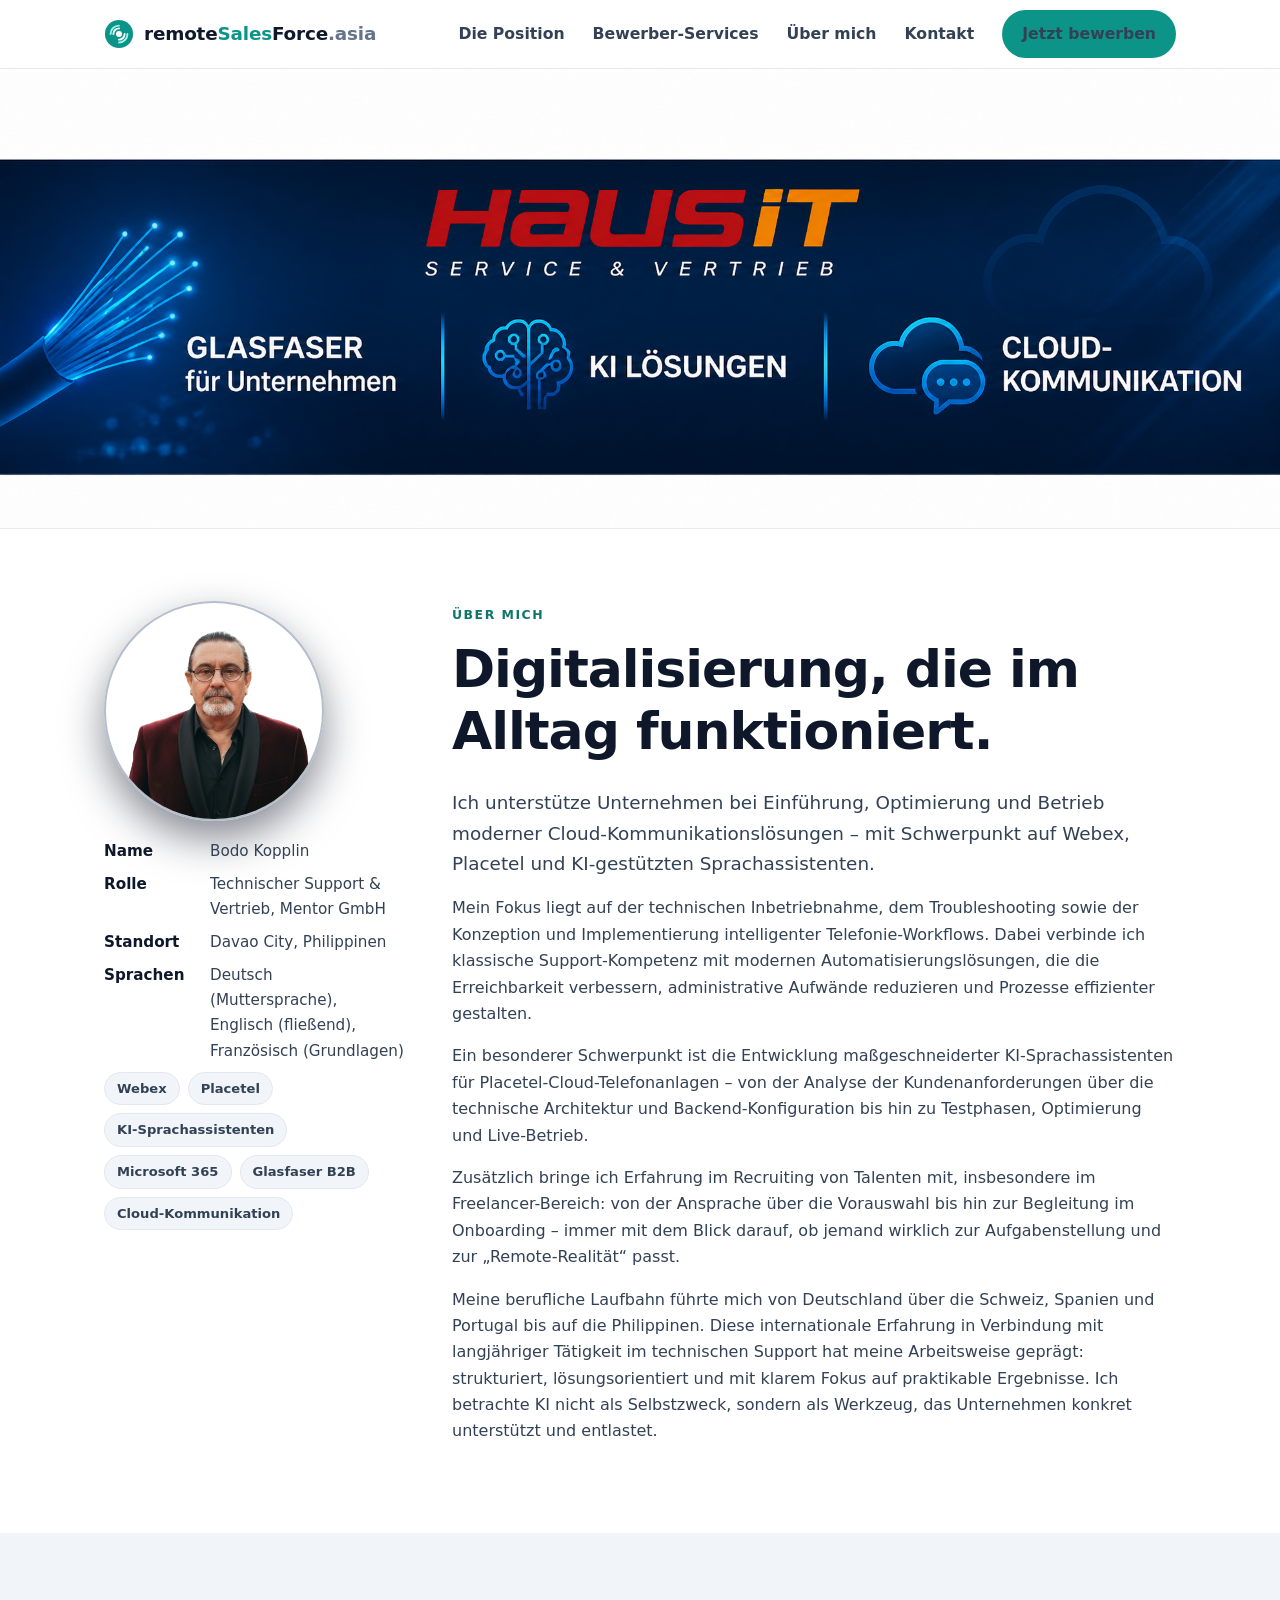
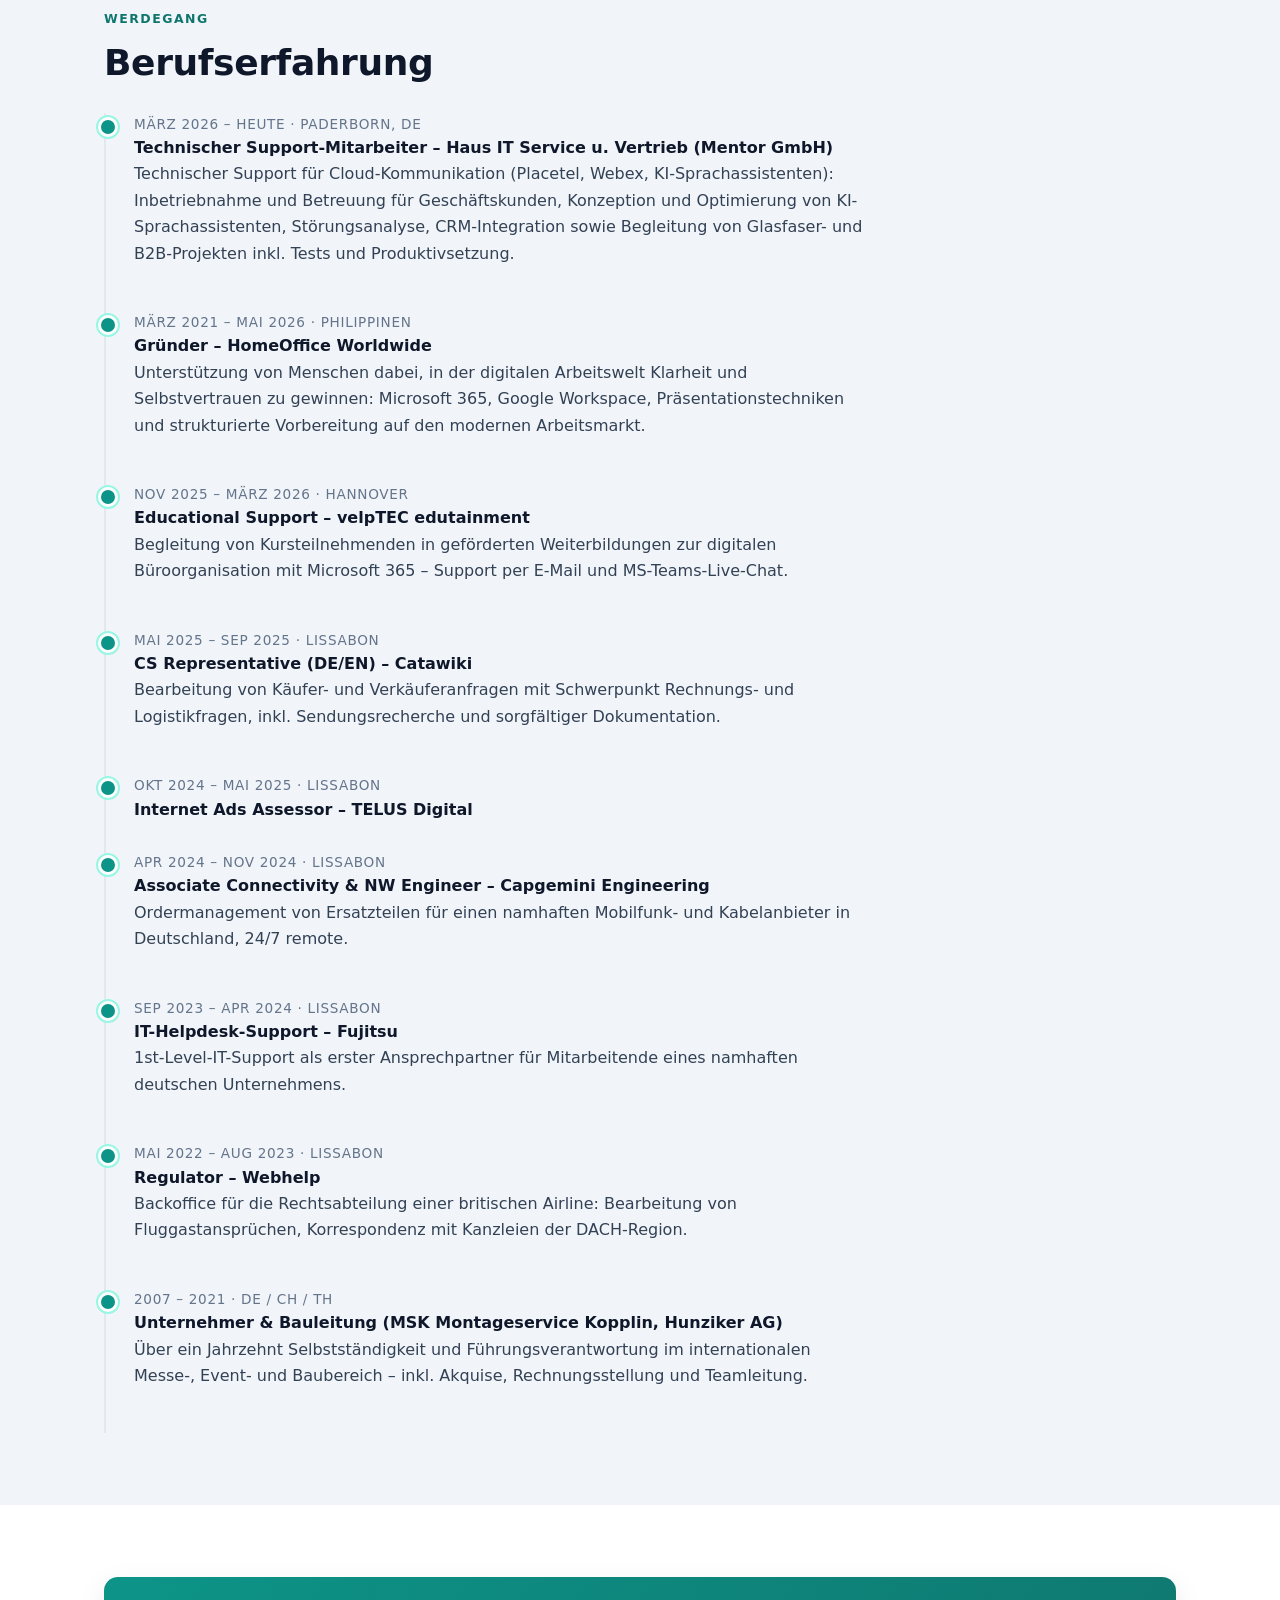
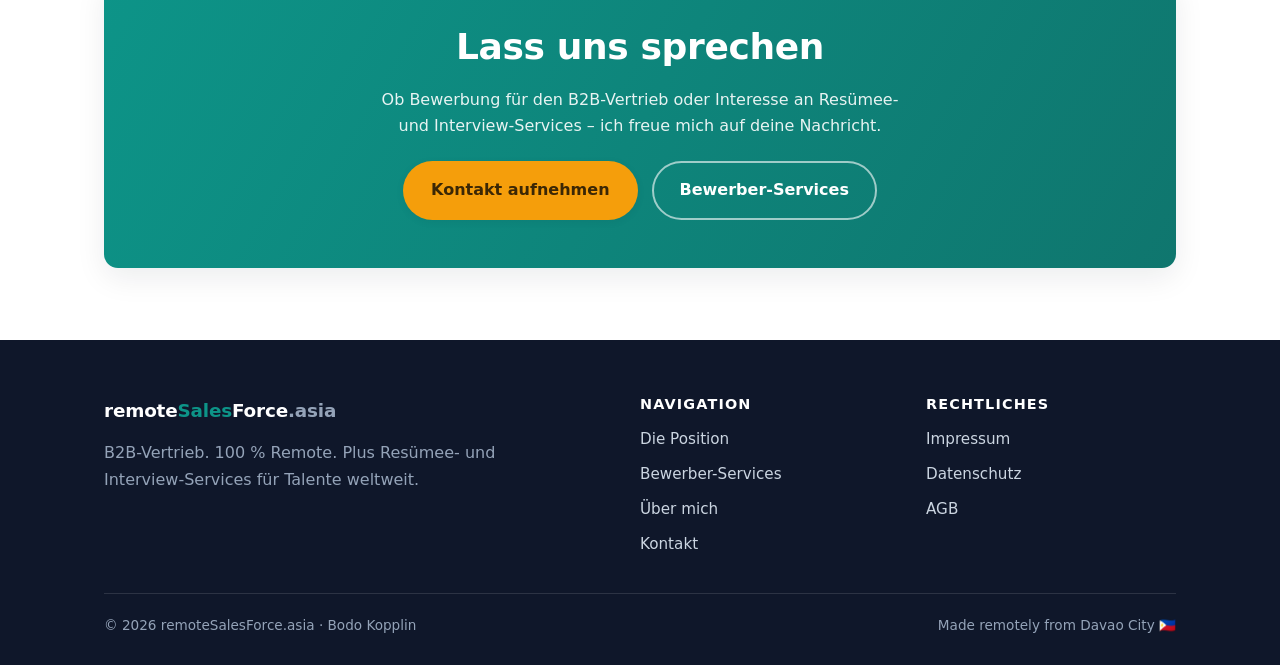
==== about.html @ 7b85cdc2 "Update about.html" ====
<!DOCTYPE html>
<html lang="de">
<head>
  <meta charset="UTF-8" />
  <meta name="viewport" content="width=device-width, initial-scale=1" />
  <title>Über mich – Bodo Kopplin | remoteSalesForce.asia</title>
  <meta name="description" content="Bodo Kopplin – Technischer Support, Cloud-Kommunikation (Webex & Placetel), KI-Sprachassistenten und B2B-Glasfaservertrieb. Internationaler Werdegang von Deutschland bis auf die Philippinen." />
  <link rel="stylesheet" href="assets/css/style.css" />

  <style>
    /* Rundes Profilbild im About-Intro */
    .about-hero img {
      width: 220px;
      height: 220px;
      border-radius: 50%;
      object-fit: cover;
      display: block;
      box-shadow: 0 18px 40px rgba(15, 23, 42, 0.5);
      border: 2px solid rgba(148, 163, 184, 0.7);
      margin-bottom: 18px;
    }

    @media (max-width: 768px) {
      .about-hero img {
        width: 160px;
        height: 160px;
        margin-inline: auto;
      }
    }

    /* Banner: Breite bleibt, Ausschnitt nach oben verschoben */
    .about-banner {
      width: 100%;
      aspect-ratio: 16 / 9;
      max-height: 460px;
      min-height: 200px;

      background-color: #020617;
      background-image: url("pics/ChatGPT Image May 4, 2026, 03_02_24 PM.png");
      background-size: cover;
      background-position: center 17%; /* mehr oben sichtbar */
      background-repeat: no-repeat;
      border-bottom: 1px solid rgba(148, 163, 184, 0.18);
    }

    @media (max-width: 768px) {
      .about-banner {
        max-height: 370px;
        min-height: 180px;
        background-position: center 30%; /* auf Mobile etwas weiter nach unten */
      }
    }
  </style>
</head>
<body>

  <!-- HEADER -->
  <header class="site-header">
    <div class="container nav">
      <a href="index.html" class="brand" aria-label="remoteSalesForce.asia Startseite">
        <svg width="30" height="30" viewBox="0 0 32 32" fill="none" aria-hidden="true">
          <circle cx="16" cy="16" r="15" fill="#0d9488"/>
          <circle cx="16" cy="16" r="3.2" fill="#fff"/>
          <path d="M10 16a6 6 0 0 1 6-6" stroke="#fff" stroke-width="2" stroke-linecap="round"/>
          <path d="M7 16a9 9 0 0 1 9-9" stroke="#99f6e4" stroke-width="2" stroke-linecap="round"/>
          <path d="M22 16a6 6 0 0 1-6 6" stroke="#fff" stroke-width="2" stroke-linecap="round"/>
          <path d="M25 16a9 9 0 0 1-9 9" stroke="#99f6e4" stroke-width="2" stroke-linecap="round"/>
        </svg>
        <span>remote<span class="dot">Sales</span>Force<span class="tld">.asia</span></span>
      </a>
      <nav>
        <button class="nav-toggle" aria-label="Menü" aria-expanded="false"><span></span><span></span><span></span></button>
        <ul class="nav-links">
          <li><a href="index.html#jobpost">Die Position</a></li>
          <li><a href="index.html#leistungen">Bewerber-Services</a></li>
          <li><a href="about.html">Über mich</a></li>
          <li><a href="kontakt.html">Kontakt</a></li>
          <li><a href="kontakt.html" class="btn btn--brand nav-cta">Jetzt bewerben</a></li>
        </ul>
      </nav>
    </div>
  </header>

  <!-- BANNER: nur Bild, nach oben verschobener Ausschnitt -->
  <section class="about-banner"></section>

  <!-- INTRO -->
  <section class="section">
    <div class="container">
      <div class="about-hero">
        <div>
          <img src="pics/ProfilePic.png" alt="Bodo Kopplin" />
          <ul class="facts">
            <li><b>Name</b><span>Bodo Kopplin</span></li>
            <li><b>Rolle</b><span>Technischer Support & Vertrieb, Mentor GmbH</span></li>
            <li><b>Standort</b><span>Davao City, Philippinen</span></li>
            <li><b>Sprachen</b><span>Deutsch (Muttersprache), Englisch (fließend), Französisch (Grundlagen)</span></li>
          </ul>
          <div class="tag-row">
            <span class="tag">Webex</span>
            <span class="tag">Placetel</span>
            <span class="tag">KI-Sprachassistenten</span>
            <span class="tag">Microsoft 365</span>
            <span class="tag">Glasfaser B2B</span>
            <span class="tag">Cloud-Kommunikation</span>
          </div>
        </div>
        <div>
          <span class="eyebrow">Über mich</span>
          <h1>Digitalisierung, die im Alltag funktioniert.</h1>
          <p class="lead">Ich unterstütze Unternehmen bei Einführung, Optimierung und Betrieb moderner Cloud-Kommunikationslösungen – mit Schwerpunkt auf Webex, Placetel und KI-gestützten Sprachassistenten.</p>
          <p>Mein Fokus liegt auf der technischen Inbetriebnahme, dem Troubleshooting sowie der Konzeption und Implementierung intelligenter Telefonie-Workflows. Dabei verbinde ich klassische Support-Kompetenz mit modernen Automatisierungslösungen, die die Erreichbarkeit verbessern, administrative Aufwände reduzieren und Prozesse effizienter gestalten.</p>
          <p>Ein besonderer Schwerpunkt ist die Entwicklung maßgeschneiderter KI-Sprachassistenten für Placetel-Cloud-Telefonanlagen – von der Analyse der Kundenanforderungen über die technische Architektur und Backend-Konfiguration bis hin zu Testphasen, Optimierung und Live-Betrieb.</p>
          <p>Zusätzlich bringe ich Erfahrung im Recruiting von Talenten mit, insbesondere im Freelancer-Bereich: von der Ansprache über die Vorauswahl bis hin zur Begleitung im Onboarding – immer mit dem Blick darauf, ob jemand wirklich zur Aufgabenstellung und zur „Remote‑Realität“ passt.</p>
          <p>Meine berufliche Laufbahn führte mich von Deutschland über die Schweiz, Spanien und Portugal bis auf die Philippinen. Diese internationale Erfahrung in Verbindung mit langjähriger Tätigkeit im technischen Support hat meine Arbeitsweise geprägt: strukturiert, lösungsorientiert und mit klarem Fokus auf praktikable Ergebnisse. Ich betrachte KI nicht als Selbstzweck, sondern als Werkzeug, das Unternehmen konkret unterstützt und entlastet.</p>
        </div>
      </div>
    </div>
  </section>

  <!-- WERDEGANG -->
  <section class="section section--soft">
    <div class="container">
      <span class="eyebrow">Werdegang</span>
      <h2>Berufserfahrung</h2>
      <div style="max-width:760px;margin-top:28px;">
        <ul class="timeline">
          <li>
            <div class="meta">März 2026 – heute · Paderborn, DE</div>
            <div class="role">Technischer Support-Mitarbeiter – Haus IT Service u. Vertrieb (Mentor GmbH)</div>
            <p>Technischer Support für Cloud-Kommunikation (Placetel, Webex, KI-Sprachassistenten): Inbetriebnahme und Betreuung für Geschäftskunden, Konzeption und Optimierung von KI-Sprachassistenten, Störungsanalyse, CRM-Integration sowie Begleitung von Glasfaser- und B2B-Projekten inkl. Tests und Produktivsetzung.</p>
          </li>
          <li>
            <div class="meta">März 2021 – Mai 2026 · Philippinen</div>
            <div class="role">Gründer – HomeOffice Worldwide</div>
            <p>Unterstützung von Menschen dabei, in der digitalen Arbeitswelt Klarheit und Selbstvertrauen zu gewinnen: Microsoft 365, Google Workspace, Präsentationstechniken und strukturierte Vorbereitung auf den modernen Arbeitsmarkt.</p>
          </li>
          <li>
            <div class="meta">Nov 2025 – März 2026 · Hannover</div>
            <div class="role">Educational Support – velpTEC edutainment</div>
            <p>Begleitung von Kursteilnehmenden in geförderten Weiterbildungen zur digitalen Büroorganisation mit Microsoft 365 – Support per E-Mail und MS-Teams-Live-Chat.</p>
          </li>
          <li>
            <div class="meta">Mai 2025 – Sep 2025 · Lissabon</div>
            <div class="role">CS Representative (DE/EN) – Catawiki</div>
            <p>Bearbeitung von Käufer- und Verkäuferanfragen mit Schwerpunkt Rechnungs- und Logistikfragen, inkl. Sendungsrecherche und sorgfältiger Dokumentation.</p>
          </li>
          <li>
            <div class="meta">Okt 2024 – Mai 2025 · Lissabon</div>
            <div class="role">Internet Ads Assessor – TELUS Digital</div>
          </li>
          <li>
            <div class="meta">Apr 2024 – Nov 2024 · Lissabon</div>
            <div class="role">Associate Connectivity & NW Engineer – Capgemini Engineering</div>
            <p>Ordermanagement von Ersatzteilen für einen namhaften Mobilfunk- und Kabelanbieter in Deutschland, 24/7 remote.</p>
          </li>
          <li>
            <div class="meta">Sep 2023 – Apr 2024 · Lissabon</div>
            <div class="role">IT-Helpdesk-Support – Fujitsu</div>
            <p>1st-Level-IT-Support als erster Ansprechpartner für Mitarbeitende eines namhaften deutschen Unternehmens.</p>
          </li>
          <li>
            <div class="meta">Mai 2022 – Aug 2023 · Lissabon</div>
            <div class="role">Regulator – Webhelp</div>
            <p>Backoffice für die Rechtsabteilung einer britischen Airline: Bearbeitung von Fluggastansprüchen, Korrespondenz mit Kanzleien der DACH-Region.</p>
          </li>
          <li>
            <div class="meta">2007 – 2021 · DE / CH / TH</div>
            <div class="role">Unternehmer & Bauleitung (MSK Montageservice Kopplin, Hunziker AG)</div>
            <p>Über ein Jahrzehnt Selbstständigkeit und Führungsverantwortung im internationalen Messe-, Event- und Baubereich – inkl. Akquise, Rechnungsstellung und Teamleitung.</p>
          </li>
        </ul>
      </div>
    </div>
  </section>

  <!-- CTA -->
  <section class="section">
    <div class="container">
      <div class="cta-strip">
        <h2>Lass uns sprechen</h2>
        <p>Ob Bewerbung für den B2B-Vertrieb oder Interesse an Resümee- und Interview-Services – ich freue mich auf deine Nachricht.</p>
        <div style="margin-top:22px;display:flex;gap:14px;justify-content:center;flex-wrap:wrap;">
          <a href="kontakt.html" class="btn btn--primary">Kontakt aufnehmen</a>
          <a href="index.html#leistungen" class="btn btn--ghost">Bewerber-Services</a>
        </div>
      </div>
    </div>
  </section>

  <!-- FOOTER -->
  <footer class="site-footer">
    <div class="container">
      <div class="footer-grid">
        <div>
          <span class="brand" style="color:#fff;"><span>remote<span class="dot">Sales</span>Force<span class="tld" style="color:#94a3b8;">.asia</span></span></span>
          <p style="margin-top:14px;max-width:42ch;color:#94a3b8;">B2B-Vertrieb. 100 % Remote. Plus Resümee- und Interview-Services für Talente weltweit.</p>
        </div>
        <div>
          <h4>Navigation</h4>
          <ul class="footer-links">
            <li><a href="index.html#jobpost">Die Position</a></li>
            <li><a href="index.html#leistungen">Bewerber-Services</a></li>
            <li><a href="about.html">Über mich</a></li>
            <li><a href="kontakt.html">Kontakt</a></li>
          </ul>
        </div>
        <div>
          <h4>Rechtliches</h4>
          <ul class="footer-links">
            <li><a href="impressum.html">Impressum</a></li>
            <li><a href="datenschutz.html">Datenschutz</a></li>
            <li><a href="agb.html">AGB</a></li>
          </ul>
        </div>
      </div>
      <div class="footer-bottom">
        <span>© <span data-year>2026</span> remoteSalesForce.asia · Bodo Kopplin</span>
        <span>Made remotely from Davao City 🇵🇭</span>
      </div>
    </div>
  </footer>

  <script src="assets/js/main.js"></script>
</body>
</html>
---- assets/css/style.css ----
/* remotesalesforce.asia – shared styles
   Stil: hell & clean  |  Version 0.1 – 2026-06-27 – Bodo Kopplin */

:root {
  --brand:        #0d9488;   /* teal 600 */
  --brand-dark:   #0f766e;   /* teal 700 */
  --brand-light:  #99f6e4;   /* teal 200 */
  --accent:       #f59e0b;   /* amber 500 – Preis-/Highlight */
  --ink:          #0f172a;   /* slate 900 */
  --text:         #334155;   /* slate 700 */
  --muted:        #64748b;   /* slate 500 */
  --line:         #e2e8f0;   /* slate 200 */
  --bg:           #ffffff;
  --bg-soft:      #f1f5f9;   /* slate 100 */
  --bg-mute:      #f8fafc;   /* slate 50  */
  --radius:       14px;
  --shadow:       0 10px 30px rgba(15, 23, 42, .08);
  --shadow-sm:    0 2px 8px rgba(15, 23, 42, .06);
  --maxw:         1120px;
  --font:         system-ui, -apple-system, "Segoe UI", Roboto, Helvetica, Arial, sans-serif;
}

* { box-sizing: border-box; }

html { scroll-behavior: smooth; }

body {
  margin: 0;
  font-family: var(--font);
  color: var(--text);
  background: var(--bg);
  line-height: 1.65;
  -webkit-font-smoothing: antialiased;
}

h1, h2, h3, h4 { color: var(--ink); line-height: 1.2; margin: 0 0 .5em; }
h1 { font-size: clamp(2rem, 5vw, 3.25rem); letter-spacing: -.02em; }
h2 { font-size: clamp(1.5rem, 3.2vw, 2.25rem); letter-spacing: -.01em; }
h3 { font-size: 1.25rem; }
p  { margin: 0 0 1rem; }
a  { color: var(--brand-dark); text-decoration: none; }
a:hover { text-decoration: underline; }
img { max-width: 100%; display: block; }

.container { width: 100%; max-width: var(--maxw); margin: 0 auto; padding: 0 24px; }
.section { padding: 72px 0; }
.section--soft { background: var(--bg-soft); }
.eyebrow {
  display: inline-block; text-transform: uppercase; letter-spacing: .12em;
  font-size: .78rem; font-weight: 700; color: var(--brand-dark); margin-bottom: 12px;
}
.lead { font-size: 1.15rem; color: var(--text); max-width: 60ch; }
.center { text-align: center; }
.center .lead { margin-left: auto; margin-right: auto; }

/* ---------- Buttons ---------- */
.btn {
  display: inline-flex; align-items: center; gap: .55em;
  padding: 14px 26px; border-radius: 999px; font-weight: 700; font-size: 1rem;
  border: 2px solid transparent; cursor: pointer; transition: transform .12s ease, box-shadow .12s ease, background .12s ease;
  text-decoration: none;
}
.btn:hover { text-decoration: none; transform: translateY(-2px); }
.btn--primary { background: var(--accent); color: #3b2705; box-shadow: var(--shadow-sm); }
.btn--primary:hover { background: #fbbf24; }
.btn--brand { background: var(--brand); color: #fff; }
.btn--brand:hover { background: var(--brand-dark); }
.btn--ghost { background: transparent; color: #fff; border-color: rgba(255,255,255,.6); }
.btn--ghost:hover { background: rgba(255,255,255,.12); }
.btn--outline { background: #fff; color: var(--brand-dark); border-color: var(--line); }
.btn--outline:hover { border-color: var(--brand); }

/* ---------- Header / Nav ---------- */
.site-header {
  position: sticky; top: 0; z-index: 50;
  background: rgba(255,255,255,.9); backdrop-filter: blur(10px);
  border-bottom: 1px solid var(--line);
}
.nav { display: flex; align-items: center; justify-content: space-between; height: 68px; }
.brand { display: flex; align-items: center; gap: 10px; font-weight: 800; color: var(--ink); font-size: 1.15rem; letter-spacing: -.01em; }
.brand:hover { text-decoration: none; }
.brand .dot { color: var(--brand); }
.brand .tld { color: var(--muted); font-weight: 600; }
.brand svg { flex: 0 0 auto; }
.nav-links { display: flex; align-items: center; gap: 28px; list-style: none; margin: 0; padding: 0; }
.nav-links a { color: var(--text); font-weight: 600; font-size: .98rem; }
.nav-links a:hover { color: var(--brand-dark); text-decoration: none; }
.nav-cta { padding: 9px 18px; }
.nav-toggle { display: none; background: none; border: 0; cursor: pointer; padding: 8px; }
.nav-toggle span { display: block; width: 24px; height: 2px; background: var(--ink); margin: 5px 0; transition: .2s; }

/* ---------- Banner / Hero ---------- */
.banner {
  position: relative; color: #fff; overflow: hidden;
  background: linear-gradient(120deg, rgba(15,118,110,.92), rgba(15,23,42,.78)),
              var(--banner-img, #0f766e) center/cover no-repeat;
}
.banner__inner { padding: 96px 0 104px; max-width: 760px; }
.banner h1 { color: #fff; }
.banner .lead { color: rgba(255,255,255,.92); }
.banner__cta { display: flex; flex-wrap: wrap; gap: 14px; margin-top: 28px; }
.banner__badge {
  display: inline-flex; align-items: center; gap: 8px; margin-bottom: 18px;
  background: rgba(255,255,255,.14); border: 1px solid rgba(255,255,255,.3);
  padding: 6px 14px; border-radius: 999px; font-size: .85rem; font-weight: 600;
}
.banner__badge .pulse { width: 9px; height: 9px; border-radius: 50%; background: #34d399; box-shadow: 0 0 0 0 rgba(52,211,153,.7); animation: pulse 2s infinite; }
@keyframes pulse { 0%{box-shadow:0 0 0 0 rgba(52,211,153,.6)} 70%{box-shadow:0 0 0 10px rgba(52,211,153,0)} 100%{box-shadow:0 0 0 0 rgba(52,211,153,0)} }

/* ---------- Jobpost ---------- */
.jobpost__img { border-radius: var(--radius); box-shadow: var(--shadow); width: 100%; }
.jobpost__card {
  background: #fff; border: 1px solid var(--line); border-radius: var(--radius);
  box-shadow: var(--shadow); padding: 36px; margin-top: -48px; position: relative;
}
.jobpost__card h2 { margin-top: 0; }
.cols { display: grid; grid-template-columns: 1fr 1fr; gap: 28px; margin: 24px 0; }
.checklist { list-style: none; padding: 0; margin: 0; }
.checklist li { position: relative; padding-left: 30px; margin-bottom: 12px; }
.checklist li::before {
  content: ""; position: absolute; left: 0; top: 6px; width: 18px; height: 18px;
  border-radius: 50%; background: var(--brand-light);
  background-image: url("data:image/svg+xml,%3Csvg xmlns='http://www.w3.org/2000/svg' width='12' height='12' viewBox='0 0 24 24' fill='none' stroke='%230f766e' stroke-width='3' stroke-linecap='round' stroke-linejoin='round'%3E%3Cpolyline points='20 6 9 17 4 12'/%3E%3C/svg%3E");
  background-repeat: no-repeat; background-position: center;
}

/* ---------- Services / Pricing ---------- */
.cards { display: grid; grid-template-columns: repeat(3, 1fr); gap: 24px; }
.card {
  background: #fff; border: 1px solid var(--line); border-radius: var(--radius);
  padding: 30px; box-shadow: var(--shadow-sm); display: flex; flex-direction: column;
  transition: transform .15s ease, box-shadow .15s ease;
}
.card:hover { transform: translateY(-4px); box-shadow: var(--shadow); }
.card__icon { width: 48px; height: 48px; border-radius: 12px; display: grid; place-items: center; background: var(--brand-light); color: var(--brand-dark); margin-bottom: 16px; }
.card h3 { margin-bottom: 6px; }
.card p { color: var(--muted); font-size: .96rem; }
.price { font-size: 2rem; font-weight: 800; color: var(--ink); margin: 8px 0 2px; }
.price span { font-size: .95rem; font-weight: 600; color: var(--muted); }
.card .btn { margin-top: auto; }

/* ---------- About ---------- */
.about-hero { display: grid; grid-template-columns: 300px 1fr; gap: 48px; align-items: start; }
.about-hero img { border-radius: var(--radius); box-shadow: var(--shadow); width: 100%; }
.facts { list-style: none; padding: 0; margin: 18px 0 0; display: flex; flex-direction: column; gap: 8px; }
.facts li { display: flex; gap: 10px; font-size: .95rem; }
.facts b { color: var(--ink); min-width: 96px; }
.timeline { border-left: 2px solid var(--line); margin: 0; padding: 0 0 0 28px; list-style: none; }
.timeline li { position: relative; padding-bottom: 28px; }
.timeline li::before { content: ""; position: absolute; left: -36px; top: 4px; width: 14px; height: 14px; border-radius: 50%; background: var(--brand); border: 3px solid #fff; box-shadow: 0 0 0 2px var(--brand-light); }
.timeline .role { font-weight: 700; color: var(--ink); }
.timeline .meta { font-size: .85rem; color: var(--muted); text-transform: uppercase; letter-spacing: .05em; }
.tag-row { display: flex; flex-wrap: wrap; gap: 8px; margin-top: 8px; }
.tag { background: var(--bg-soft); color: var(--text); font-size: .82rem; font-weight: 600; padding: 5px 12px; border-radius: 999px; border: 1px solid var(--line); }

/* ---------- Forms ---------- */
.form-grid { display: grid; grid-template-columns: 1fr 1fr; gap: 18px; }
.field { display: flex; flex-direction: column; gap: 6px; margin-bottom: 16px; }
.field.full { grid-column: 1 / -1; }
.field label { font-weight: 600; font-size: .92rem; color: var(--ink); }
.field input, .field textarea, .field select {
  font: inherit; padding: 12px 14px; border: 1px solid var(--line); border-radius: 10px;
  background: #fff; color: var(--ink); transition: border .15s ease, box-shadow .15s ease;
}
.field input:focus, .field textarea:focus, .field select:focus {
  outline: none; border-color: var(--brand); box-shadow: 0 0 0 3px rgba(13,148,136,.15);
}
.form-note { font-size: .85rem; color: var(--muted); }
.notice {
  background: #fffbeb; border: 1px solid #fde68a; color: #92400e;
  border-radius: 10px; padding: 14px 16px; font-size: .92rem; margin-bottom: 20px;
}
.form-status { margin-top: 14px; font-weight: 600; }

/* ---------- Generic content (legal pages) ---------- */
.prose { max-width: 75ch; }
.prose h2 { margin-top: 1.8em; }
.prose ul { padding-left: 1.2em; }
.placeholder-tag {
  display: inline-block; background: var(--bg-soft); border: 1px dashed #cbd5e1;
  color: var(--muted); font-size: .8rem; font-weight: 700; letter-spacing: .04em;
  padding: 3px 10px; border-radius: 6px; text-transform: uppercase;
}

/* ---------- CTA strip ---------- */
.cta-strip {
  background: linear-gradient(120deg, var(--brand), var(--brand-dark)); color: #fff;
  border-radius: var(--radius); padding: 48px; text-align: center; box-shadow: var(--shadow);
}
.cta-strip h2 { color: #fff; }
.cta-strip p { color: rgba(255,255,255,.9); max-width: 52ch; margin-left: auto; margin-right: auto; }

/* ---------- Footer ---------- */
.site-footer { background: var(--ink); color: #cbd5e1; padding: 56px 0 28px; margin-top: 0; }
.footer-grid { display: grid; grid-template-columns: 2fr 1fr 1fr; gap: 36px; }
.site-footer a { color: #cbd5e1; }
.site-footer a:hover { color: #fff; }
.site-footer h4 { color: #fff; font-size: .9rem; text-transform: uppercase; letter-spacing: .08em; margin-bottom: 14px; }
.footer-links { list-style: none; padding: 0; margin: 0; display: flex; flex-direction: column; gap: 10px; font-size: .95rem; }
.footer-bottom { border-top: 1px solid rgba(255,255,255,.12); margin-top: 36px; padding-top: 20px; font-size: .85rem; color: #94a3b8; display: flex; justify-content: space-between; flex-wrap: wrap; gap: 8px; }

/* ---------- Responsive ---------- */
@media (max-width: 860px) {
  .nav-links { position: fixed; inset: 68px 0 auto 0; background: #fff; flex-direction: column; align-items: stretch; gap: 0; padding: 8px 0; border-bottom: 1px solid var(--line); box-shadow: var(--shadow); display: none; }
  .nav-links.open { display: flex; }
  .nav-links li { padding: 4px 24px; }
  .nav-links .nav-cta { margin: 8px 24px; text-align: center; }
  .nav-toggle { display: block; }
  .cols, .cards, .about-hero, .form-grid, .footer-grid { grid-template-columns: 1fr; }
  .about-hero img { max-width: 240px; }
  .jobpost__card { padding: 24px; margin-top: -24px; }
  .cta-strip { padding: 32px 20px; }
  .section { padding: 52px 0; }
}
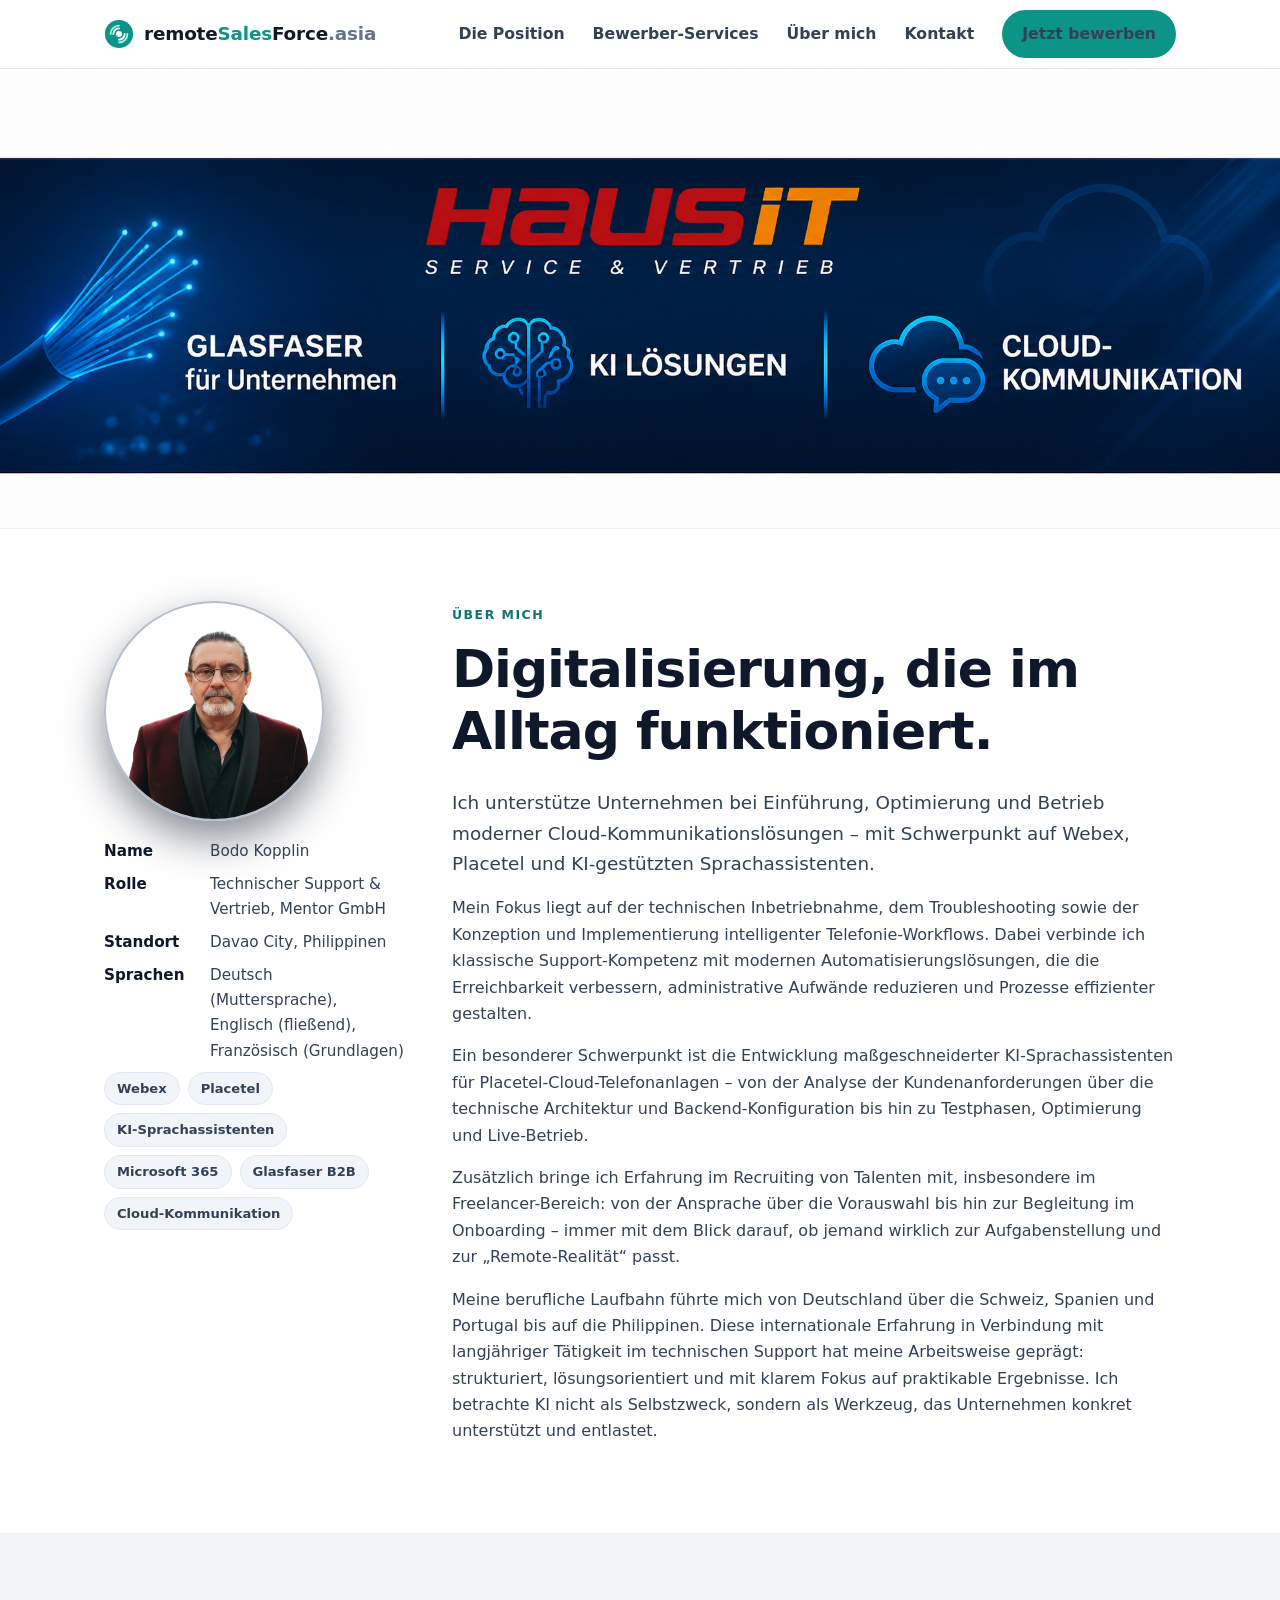
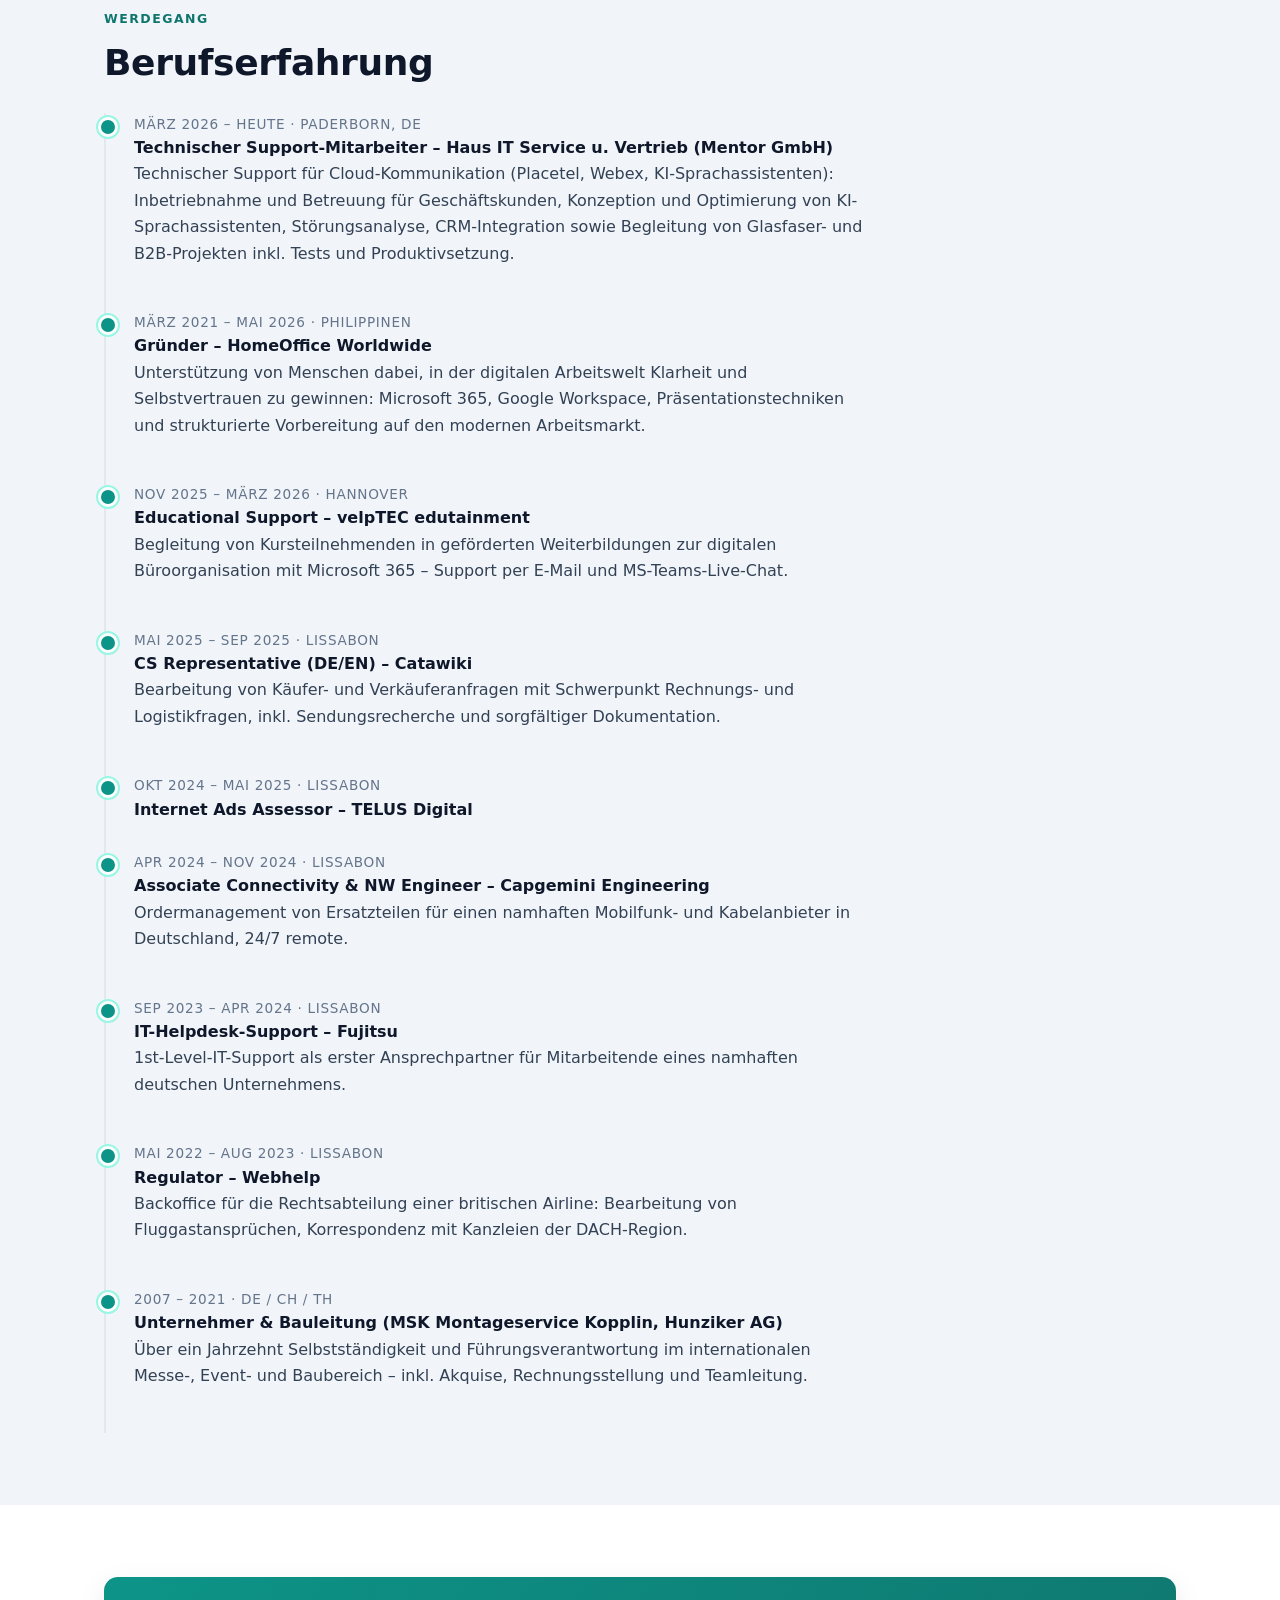
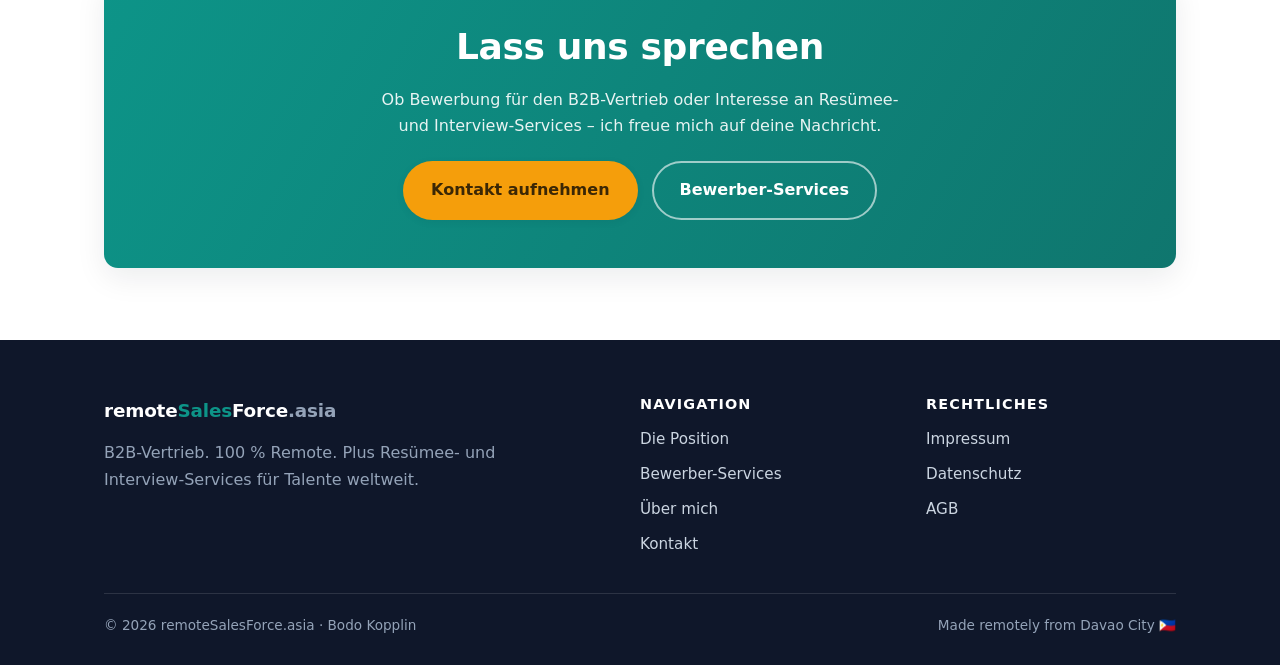
==== commit 695a059a: "Adjust background position in about.html" ====
--- a/about.html
+++ b/about.html
@@ -38,7 +38,7 @@
       background-color: #020617;
       background-image: url("pics/ChatGPT Image May 4, 2026, 03_02_24 PM.png");
       background-size: cover;
-      background-position: center 17%; /* mehr oben sichtbar */
+      background-position: center 20%; /* mehr oben sichtbar */
       background-repeat: no-repeat;
       border-bottom: 1px solid rgba(148, 163, 184, 0.18);
     }
@@ -47,7 +47,7 @@
       .about-banner {
         max-height: 370px;
         min-height: 180px;
-        background-position: center 30%; /* auf Mobile etwas weiter nach unten */
+        background-position: center 40%; /* auf Mobile etwas weiter nach unten */
       }
     }
   </style>
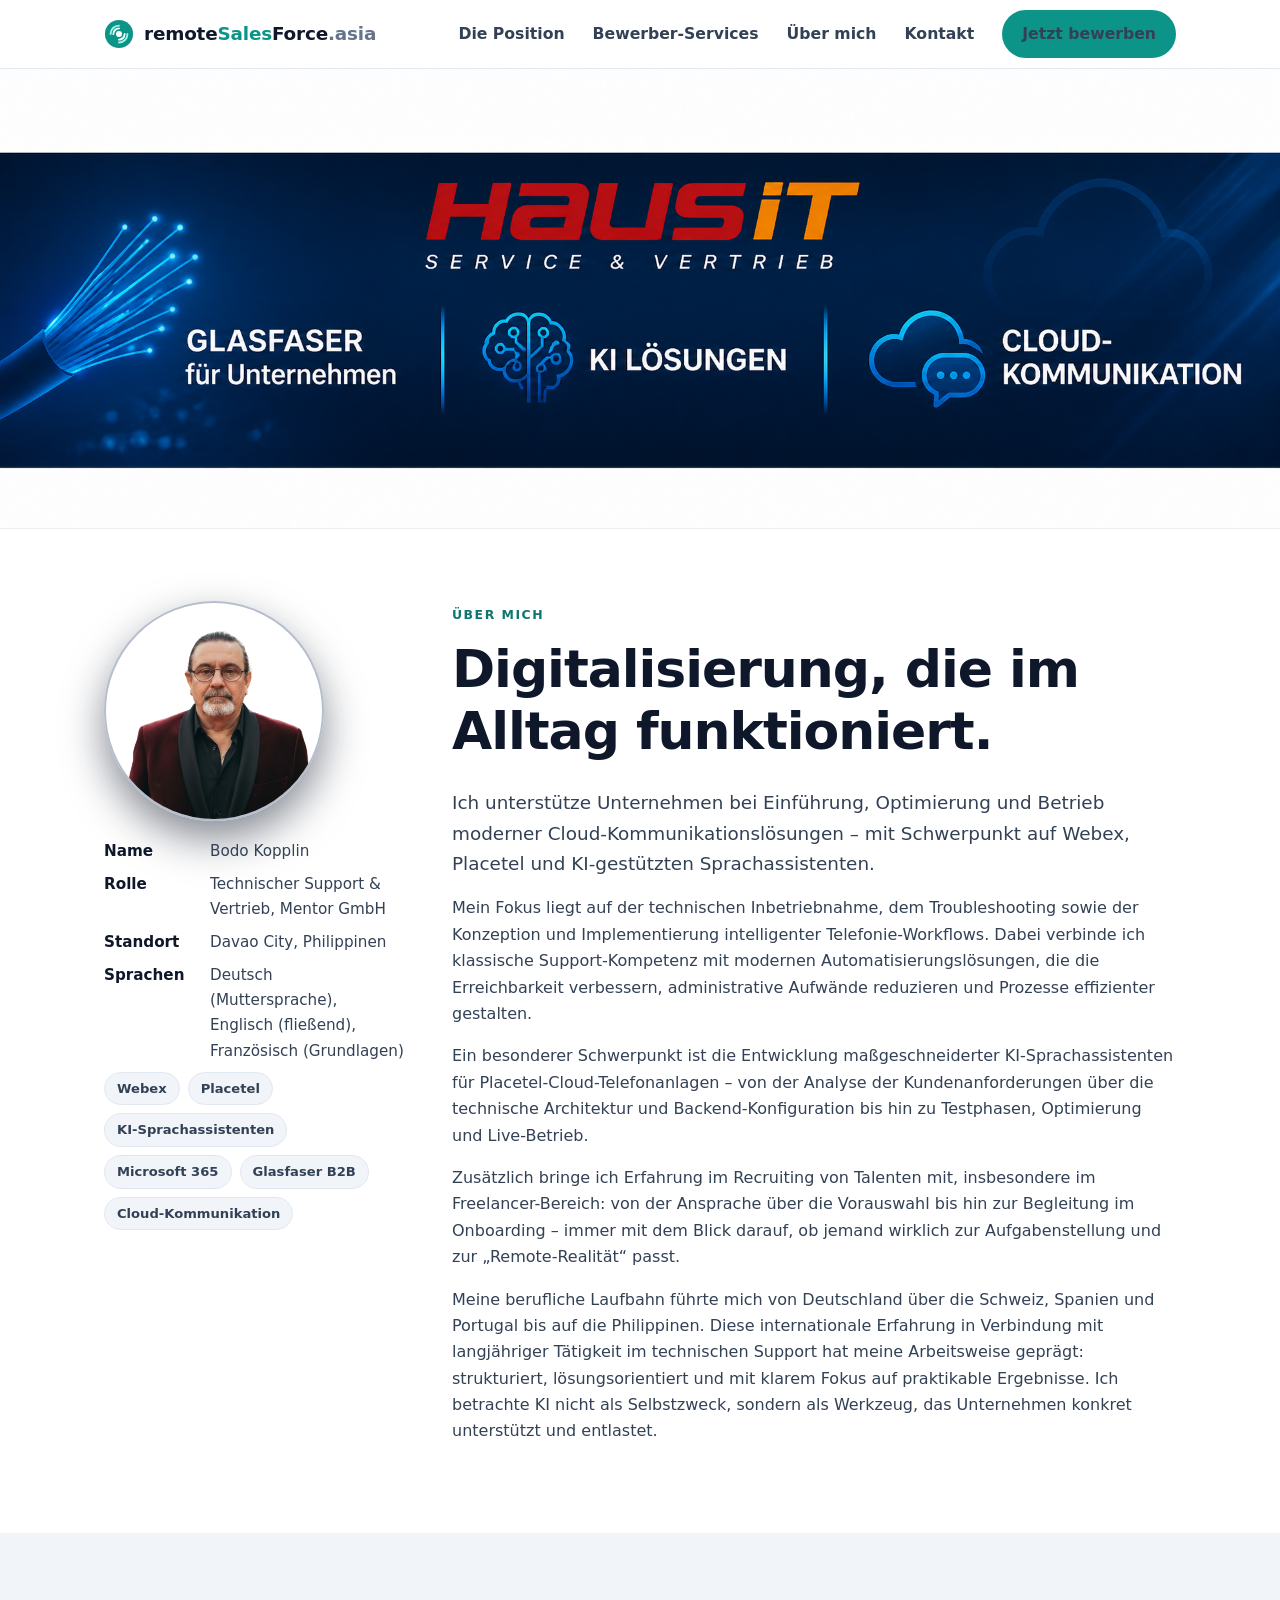
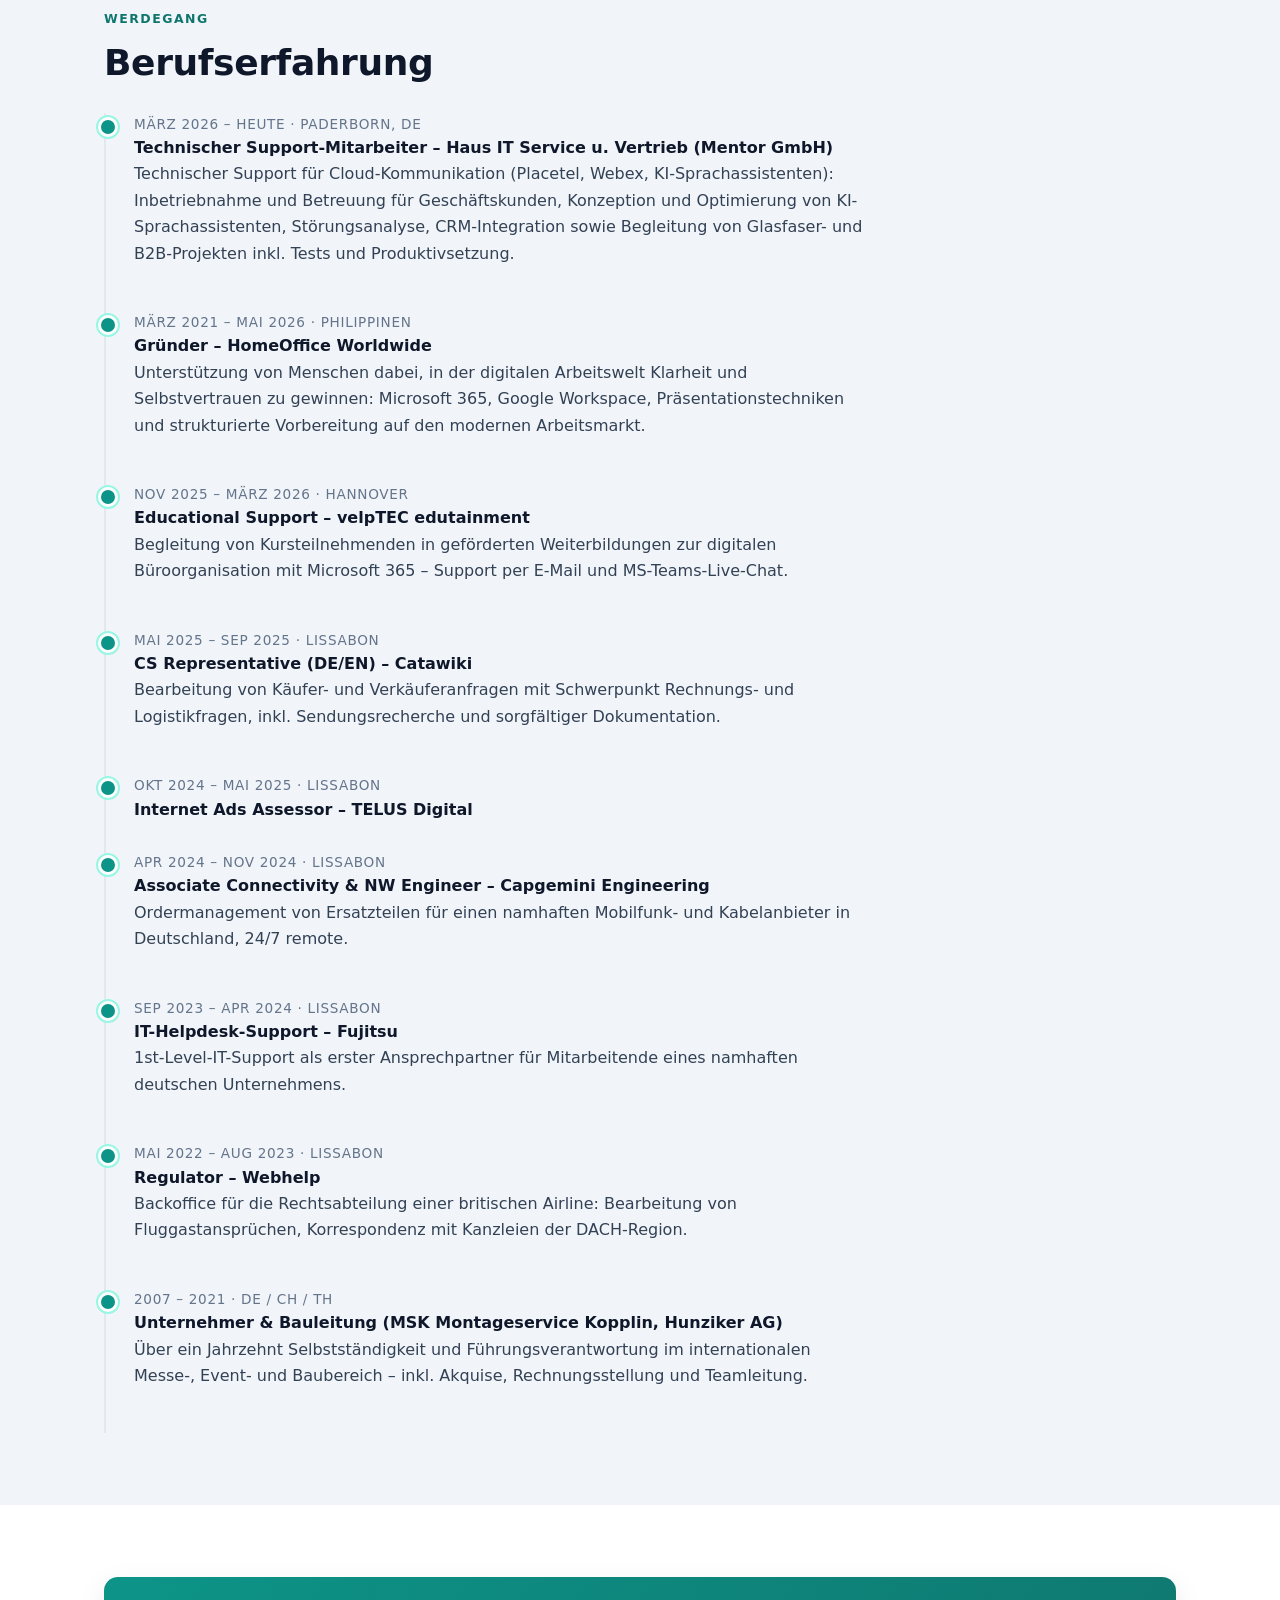
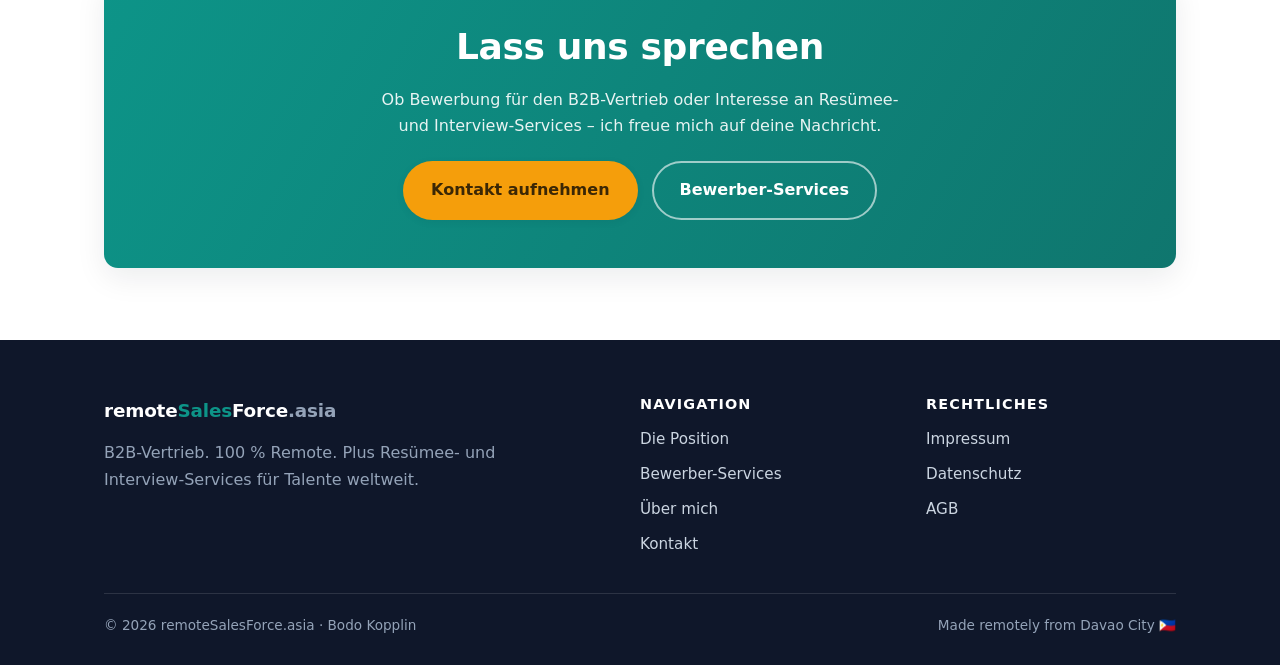
==== commit dbf97fa5: "Update about.html" ====
--- a/about.html
+++ b/about.html
@@ -38,7 +38,7 @@
       background-color: #020617;
       background-image: url("pics/ChatGPT Image May 4, 2026, 03_02_24 PM.png");
       background-size: cover;
-      background-position: center 20%; /* mehr oben sichtbar */
+      background-position: center 30%; /* mehr oben sichtbar */
       background-repeat: no-repeat;
       border-bottom: 1px solid rgba(148, 163, 184, 0.18);
     }
@@ -47,7 +47,7 @@
       .about-banner {
         max-height: 370px;
         min-height: 180px;
-        background-position: center 40%; /* auf Mobile etwas weiter nach unten */
+        background-position: center 50%; /* auf Mobile etwas weiter nach unten */
       }
     }
   </style>
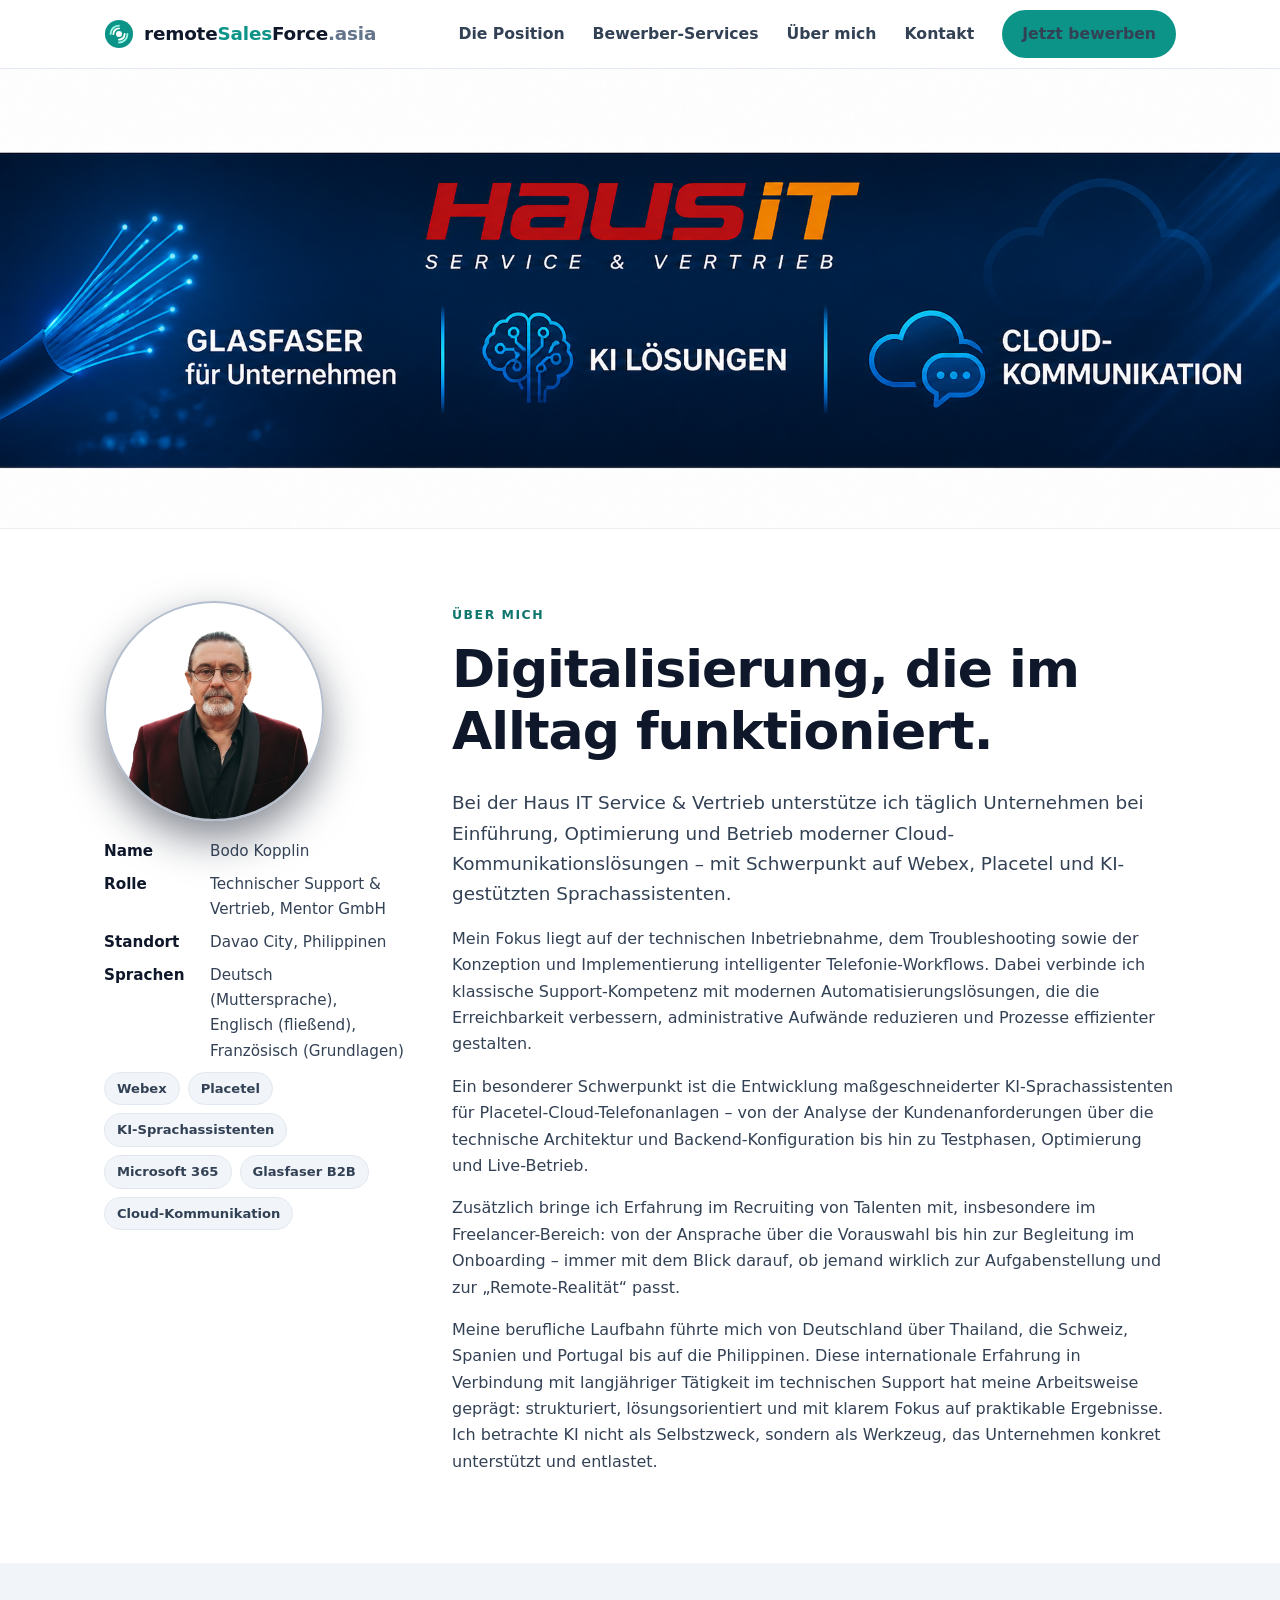
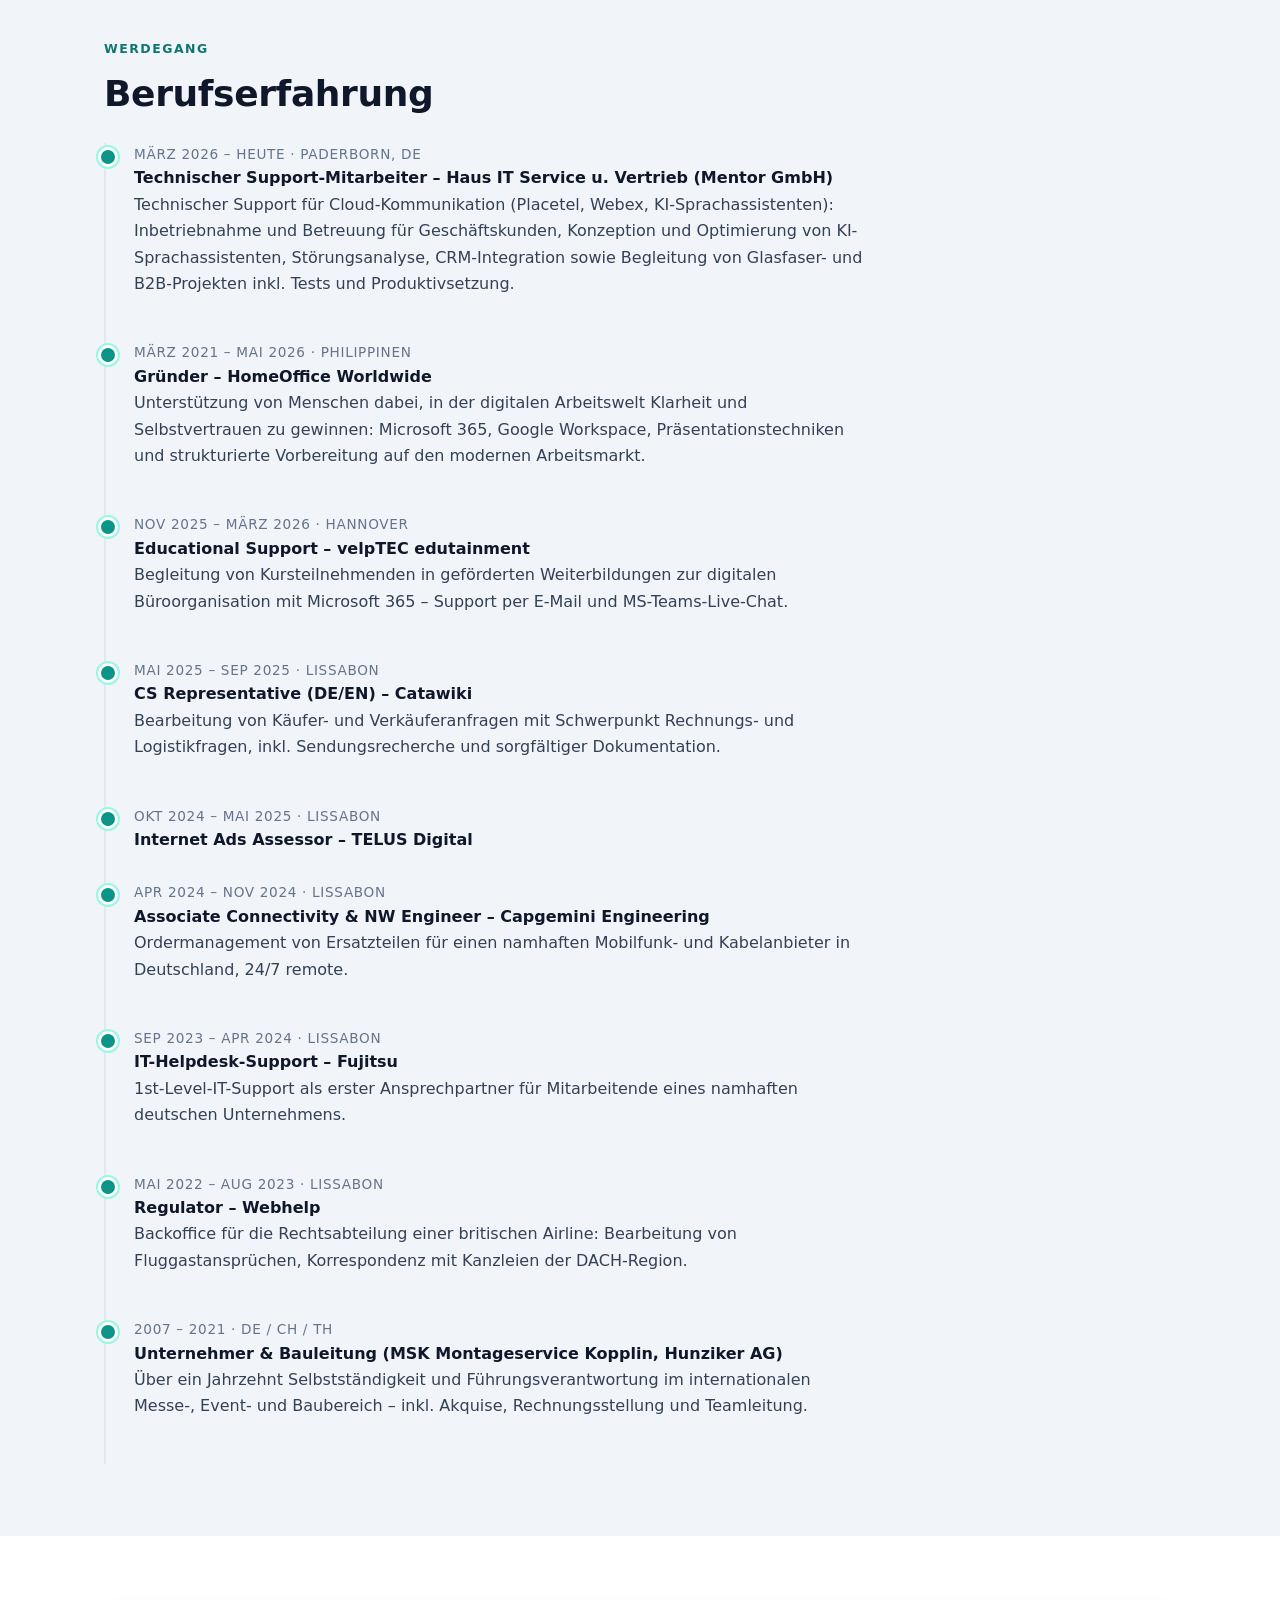
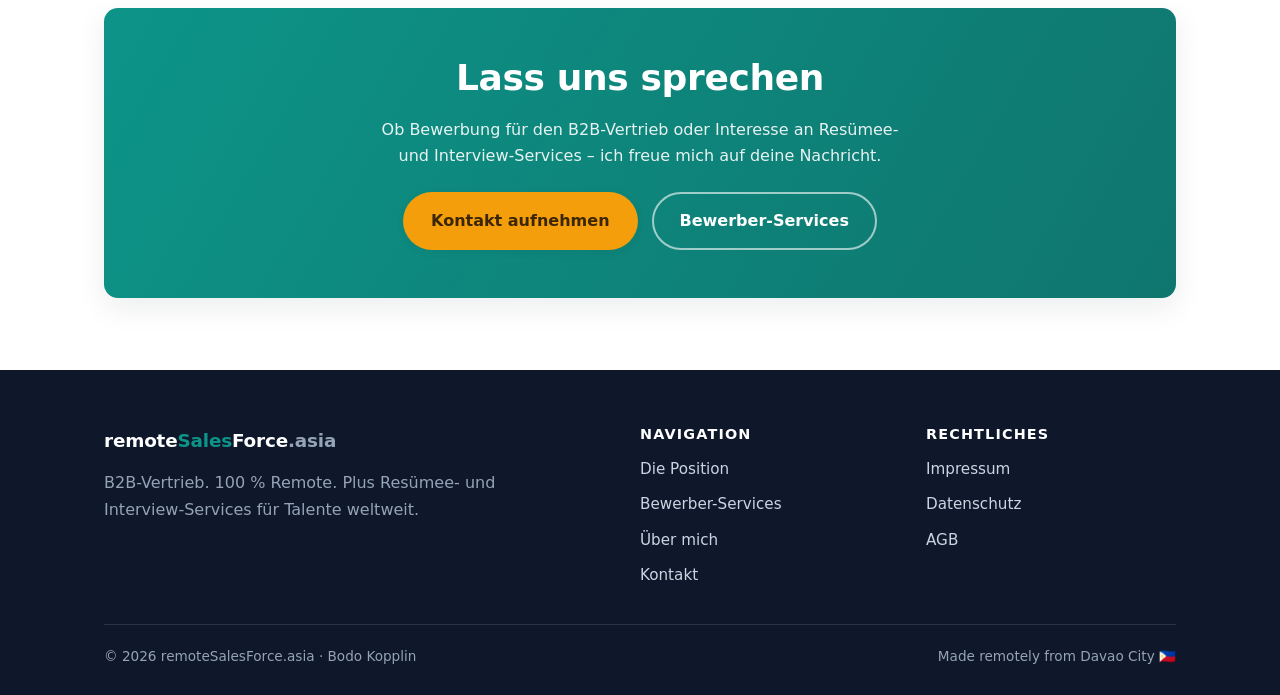
==== commit 47f17cc0: "Update about.html" ====
--- a/about.html
+++ b/about.html
@@ -108,11 +108,11 @@
         <div>
           <span class="eyebrow">Über mich</span>
           <h1>Digitalisierung, die im Alltag funktioniert.</h1>
-          <p class="lead">Ich unterstütze Unternehmen bei Einführung, Optimierung und Betrieb moderner Cloud-Kommunikationslösungen – mit Schwerpunkt auf Webex, Placetel und KI-gestützten Sprachassistenten.</p>
+          <p class="lead">Bei der Haus IT Service & Vertrieb unterstütze ich täglich Unternehmen bei Einführung, Optimierung und Betrieb moderner Cloud-Kommunikationslösungen – mit Schwerpunkt auf Webex, Placetel und KI-gestützten Sprachassistenten.</p>
           <p>Mein Fokus liegt auf der technischen Inbetriebnahme, dem Troubleshooting sowie der Konzeption und Implementierung intelligenter Telefonie-Workflows. Dabei verbinde ich klassische Support-Kompetenz mit modernen Automatisierungslösungen, die die Erreichbarkeit verbessern, administrative Aufwände reduzieren und Prozesse effizienter gestalten.</p>
           <p>Ein besonderer Schwerpunkt ist die Entwicklung maßgeschneiderter KI-Sprachassistenten für Placetel-Cloud-Telefonanlagen – von der Analyse der Kundenanforderungen über die technische Architektur und Backend-Konfiguration bis hin zu Testphasen, Optimierung und Live-Betrieb.</p>
           <p>Zusätzlich bringe ich Erfahrung im Recruiting von Talenten mit, insbesondere im Freelancer-Bereich: von der Ansprache über die Vorauswahl bis hin zur Begleitung im Onboarding – immer mit dem Blick darauf, ob jemand wirklich zur Aufgabenstellung und zur „Remote‑Realität“ passt.</p>
-          <p>Meine berufliche Laufbahn führte mich von Deutschland über die Schweiz, Spanien und Portugal bis auf die Philippinen. Diese internationale Erfahrung in Verbindung mit langjähriger Tätigkeit im technischen Support hat meine Arbeitsweise geprägt: strukturiert, lösungsorientiert und mit klarem Fokus auf praktikable Ergebnisse. Ich betrachte KI nicht als Selbstzweck, sondern als Werkzeug, das Unternehmen konkret unterstützt und entlastet.</p>
+          <p>Meine berufliche Laufbahn führte mich von Deutschland über Thailand, die Schweiz, Spanien und Portugal bis auf die Philippinen. Diese internationale Erfahrung in Verbindung mit langjähriger Tätigkeit im technischen Support hat meine Arbeitsweise geprägt: strukturiert, lösungsorientiert und mit klarem Fokus auf praktikable Ergebnisse. Ich betrachte KI nicht als Selbstzweck, sondern als Werkzeug, das Unternehmen konkret unterstützt und entlastet.</p>
         </div>
       </div>
     </div>
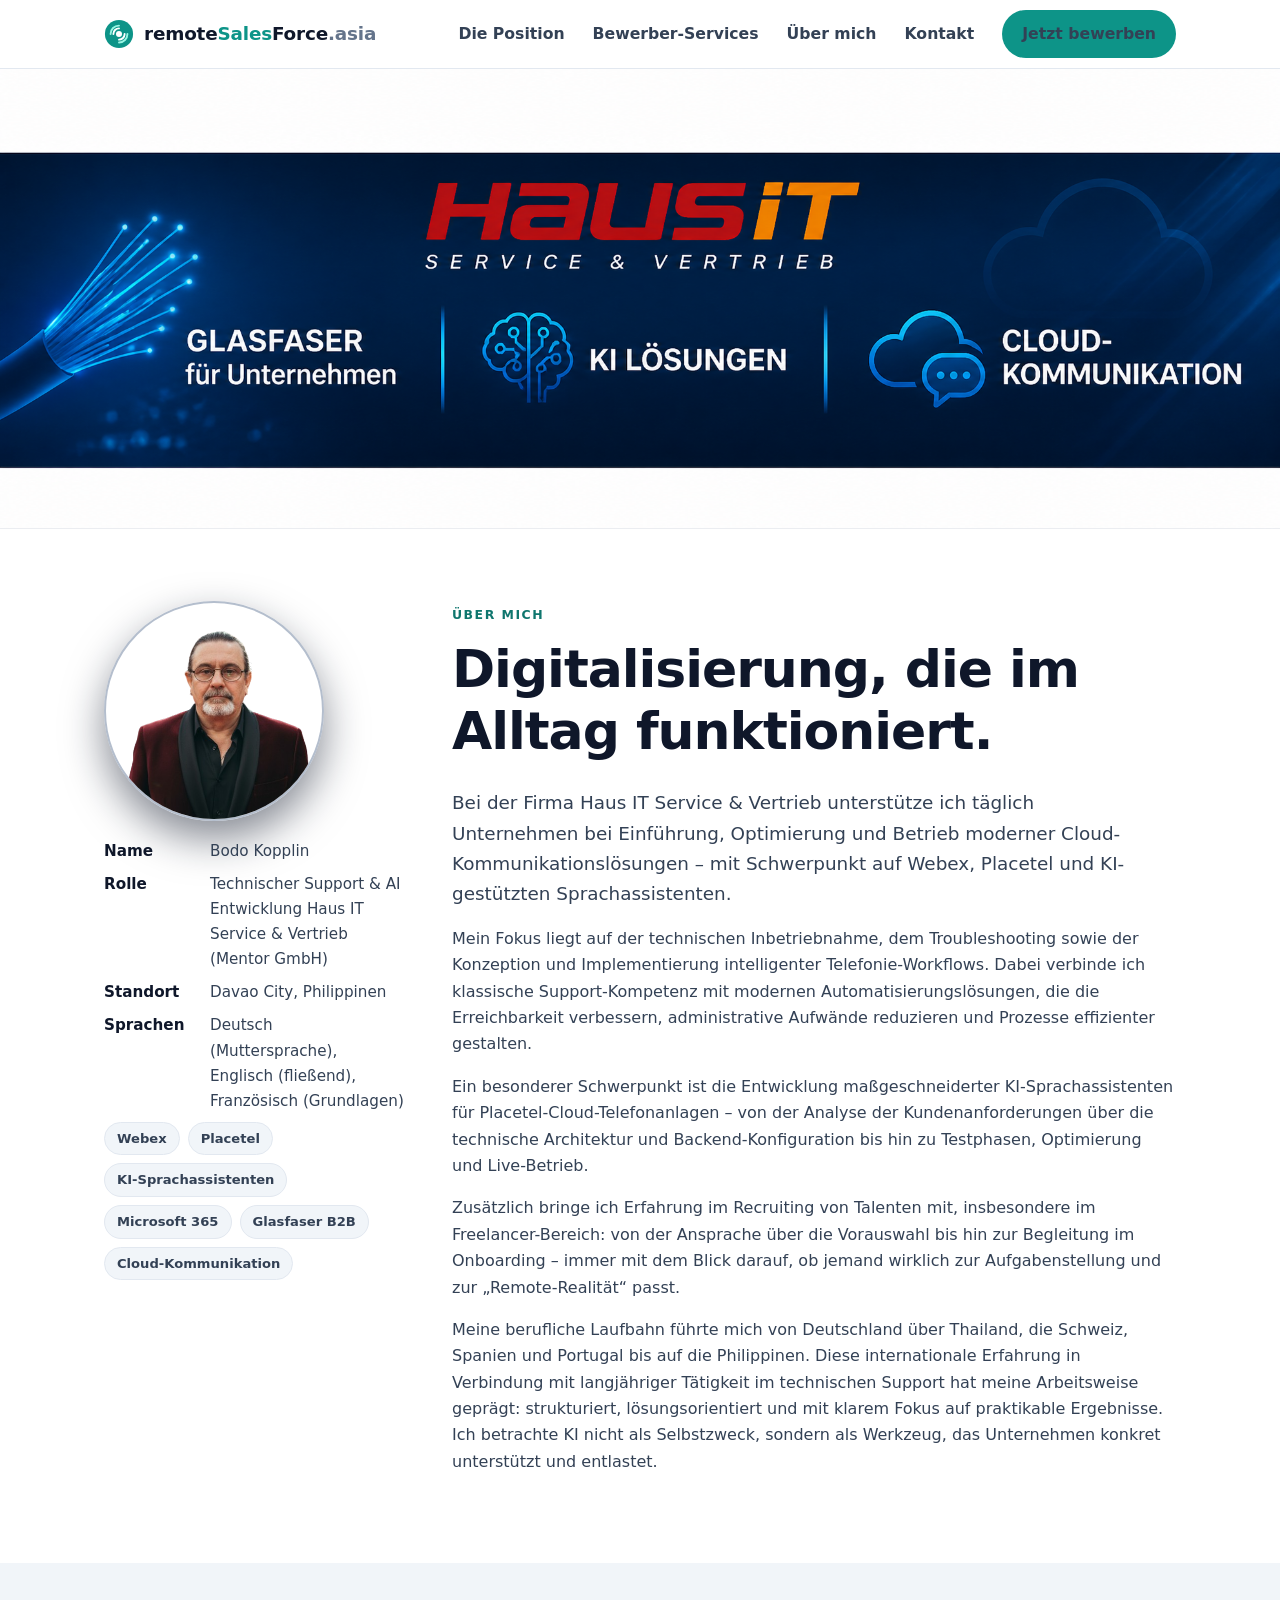
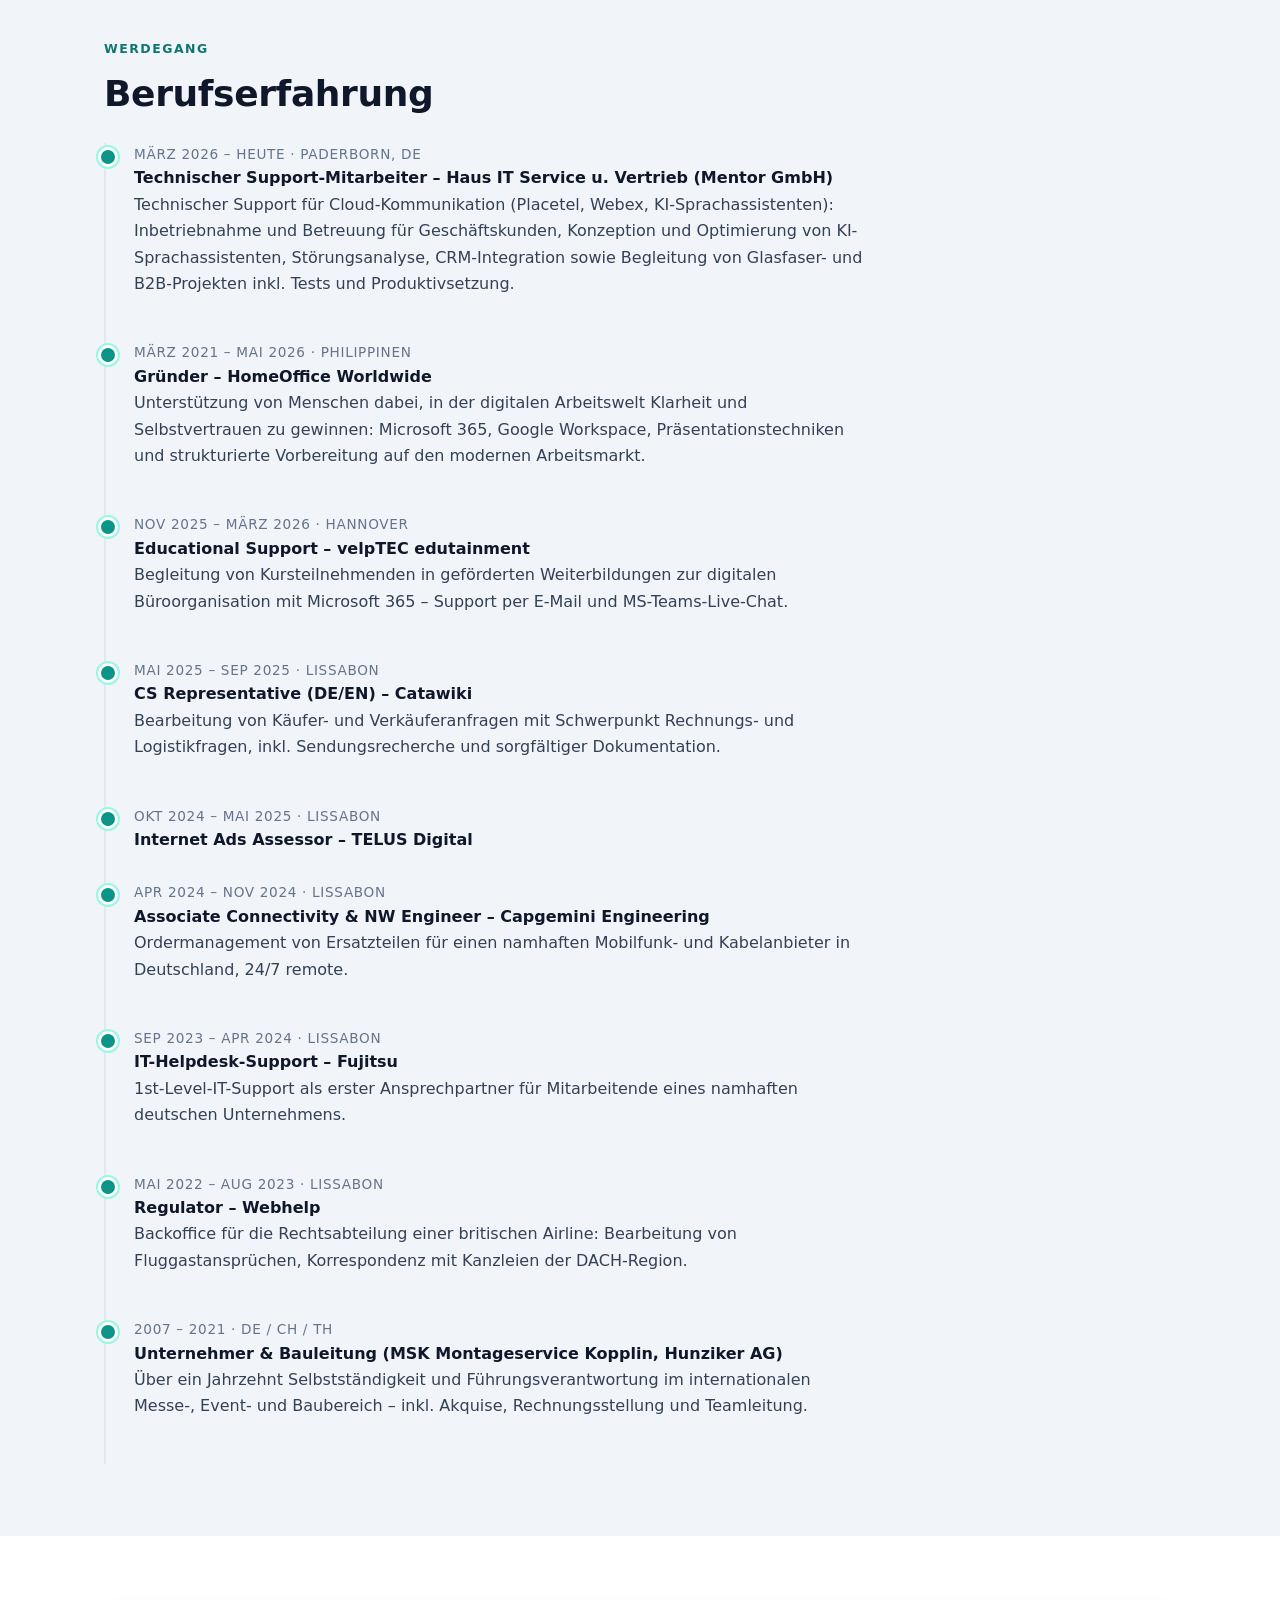
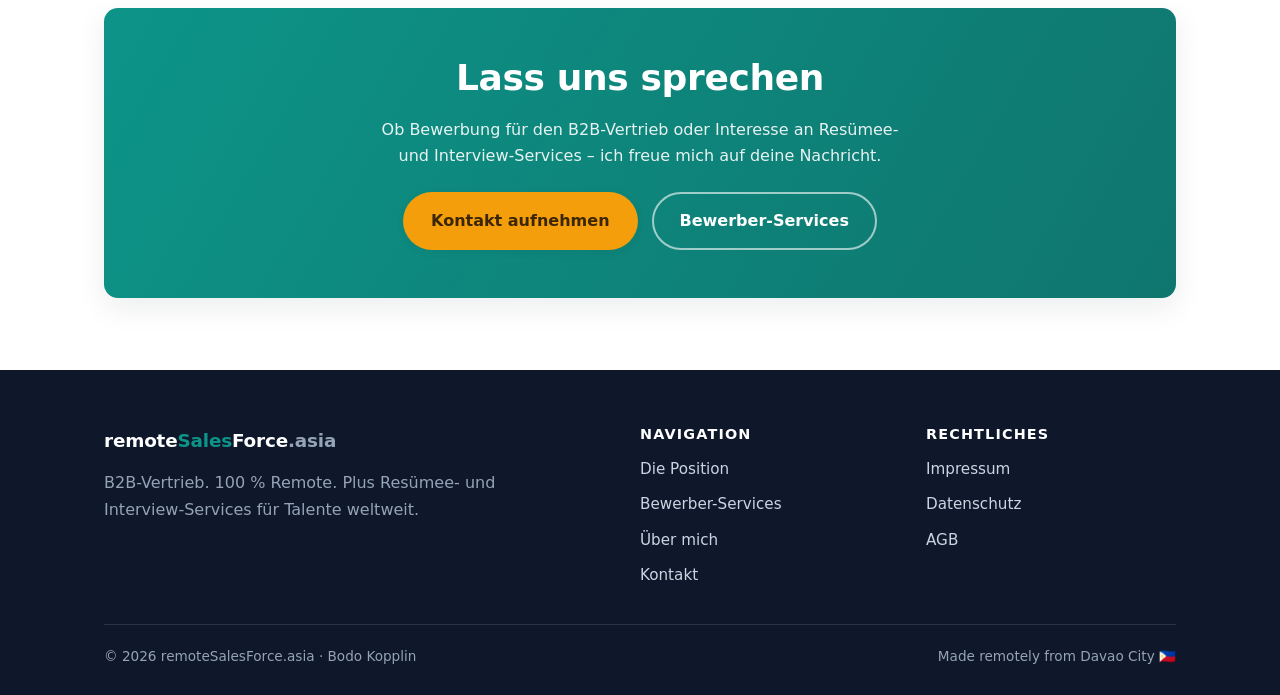
==== commit 6606c811: "Update role and company description in about.html" ====
--- a/about.html
+++ b/about.html
@@ -92,7 +92,7 @@
           <img src="pics/ProfilePic.png" alt="Bodo Kopplin" />
           <ul class="facts">
             <li><b>Name</b><span>Bodo Kopplin</span></li>
-            <li><b>Rolle</b><span>Technischer Support & Vertrieb, Mentor GmbH</span></li>
+            <li><b>Rolle</b><span>Technischer Support & AI Entwicklung Haus IT Service & Vertrieb (Mentor GmbH)</span></li>
             <li><b>Standort</b><span>Davao City, Philippinen</span></li>
             <li><b>Sprachen</b><span>Deutsch (Muttersprache), Englisch (fließend), Französisch (Grundlagen)</span></li>
           </ul>
@@ -108,7 +108,7 @@
         <div>
           <span class="eyebrow">Über mich</span>
           <h1>Digitalisierung, die im Alltag funktioniert.</h1>
-          <p class="lead">Bei der Haus IT Service & Vertrieb unterstütze ich täglich Unternehmen bei Einführung, Optimierung und Betrieb moderner Cloud-Kommunikationslösungen – mit Schwerpunkt auf Webex, Placetel und KI-gestützten Sprachassistenten.</p>
+          <p class="lead">Bei der Firma Haus IT Service & Vertrieb unterstütze ich täglich Unternehmen bei Einführung, Optimierung und Betrieb moderner Cloud-Kommunikationslösungen – mit Schwerpunkt auf Webex, Placetel und KI-gestützten Sprachassistenten.</p>
           <p>Mein Fokus liegt auf der technischen Inbetriebnahme, dem Troubleshooting sowie der Konzeption und Implementierung intelligenter Telefonie-Workflows. Dabei verbinde ich klassische Support-Kompetenz mit modernen Automatisierungslösungen, die die Erreichbarkeit verbessern, administrative Aufwände reduzieren und Prozesse effizienter gestalten.</p>
           <p>Ein besonderer Schwerpunkt ist die Entwicklung maßgeschneiderter KI-Sprachassistenten für Placetel-Cloud-Telefonanlagen – von der Analyse der Kundenanforderungen über die technische Architektur und Backend-Konfiguration bis hin zu Testphasen, Optimierung und Live-Betrieb.</p>
           <p>Zusätzlich bringe ich Erfahrung im Recruiting von Talenten mit, insbesondere im Freelancer-Bereich: von der Ansprache über die Vorauswahl bis hin zur Begleitung im Onboarding – immer mit dem Blick darauf, ob jemand wirklich zur Aufgabenstellung und zur „Remote‑Realität“ passt.</p>
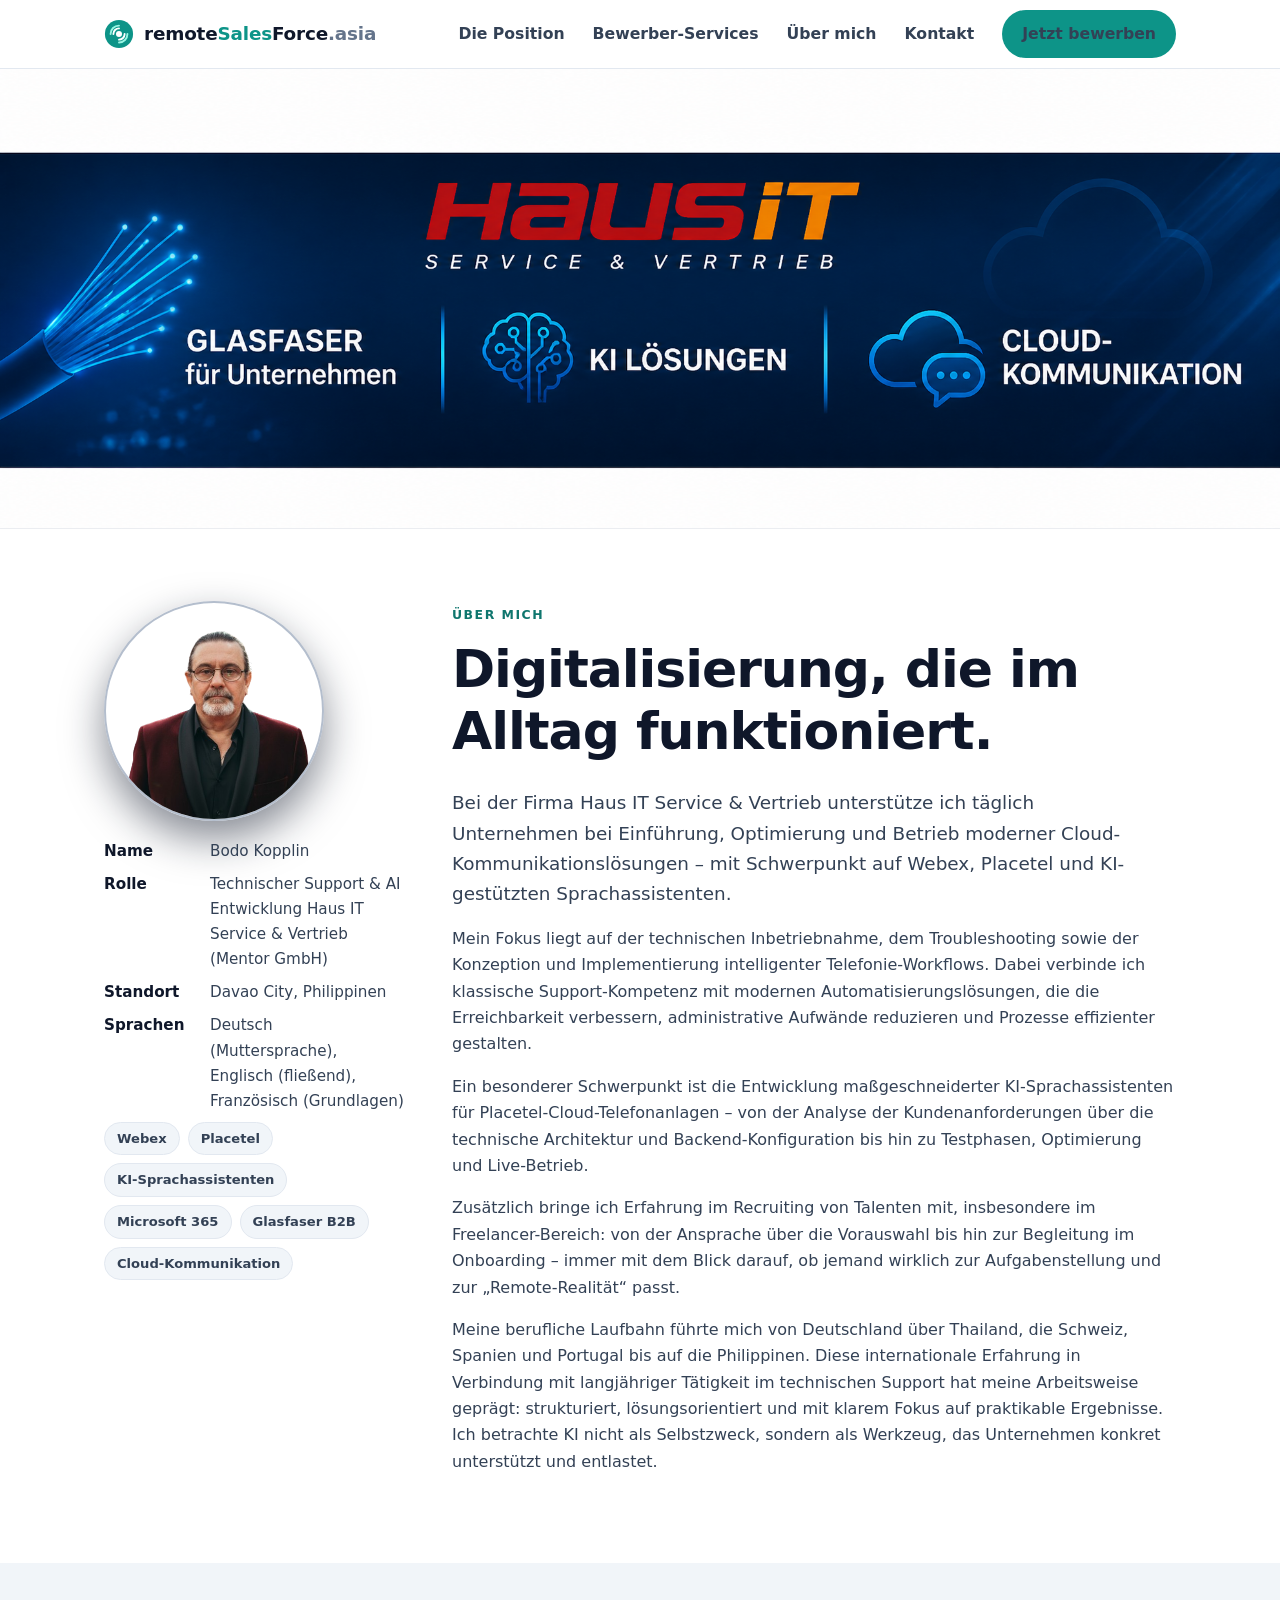
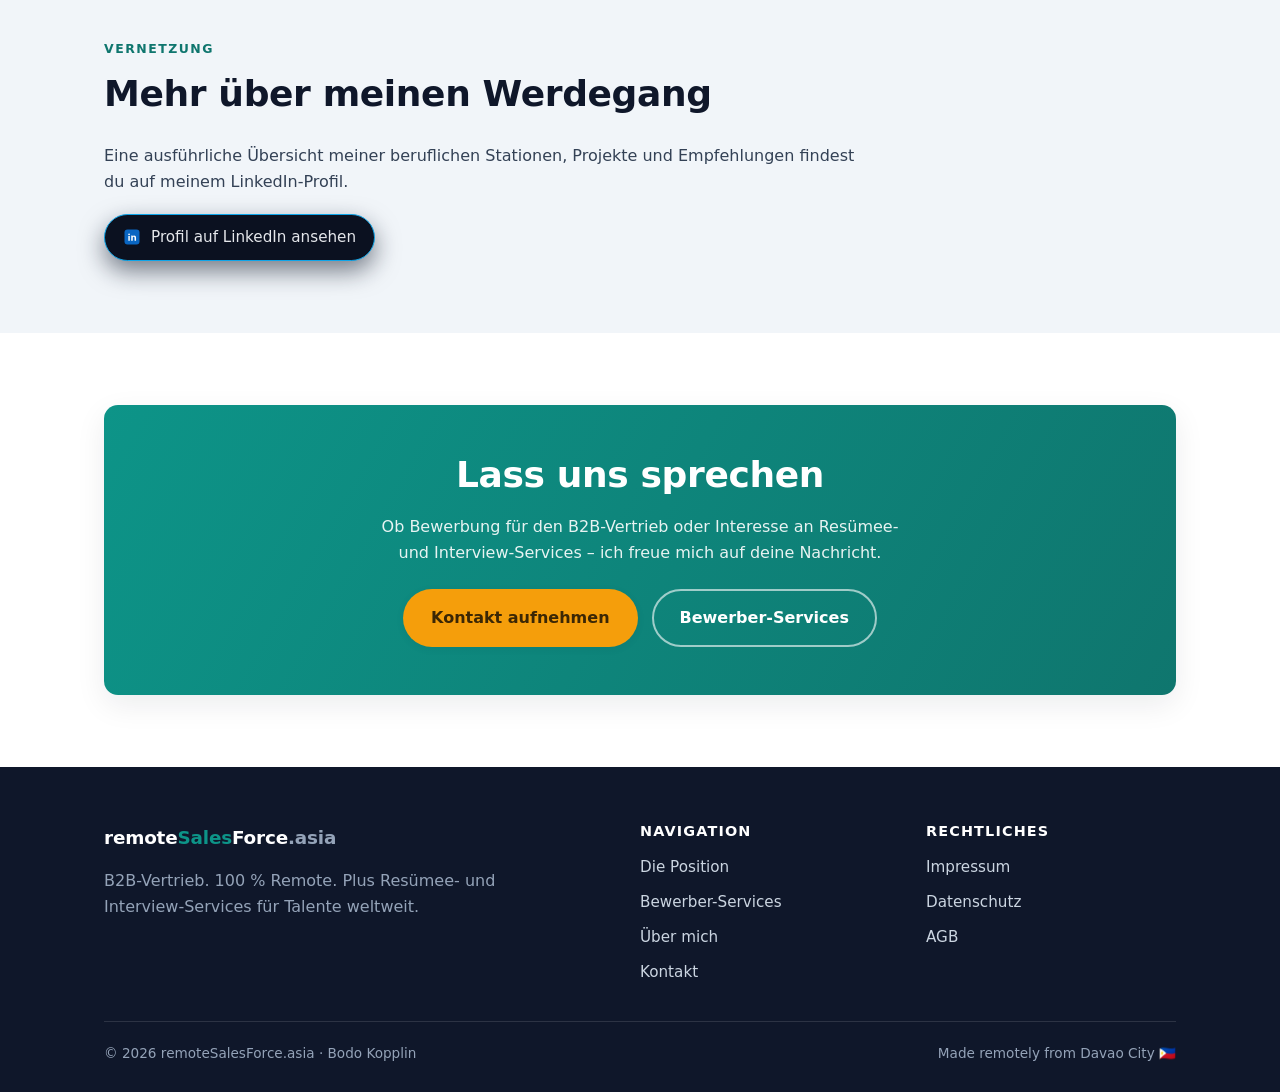
==== commit 2d76a264: "Add LinkedIn button and update banner styles Updated the about page to include a LinkedIn button and" ====
--- a/about.html
+++ b/about.html
@@ -28,7 +28,7 @@
       }
     }
 
-    /* Banner: Breite bleibt, Ausschnitt nach oben verschoben */
+    /* Banner */
     .about-banner {
       width: 100%;
       aspect-ratio: 16 / 9;
@@ -38,7 +38,7 @@
       background-color: #020617;
       background-image: url("pics/ChatGPT Image May 4, 2026, 03_02_24 PM.png");
       background-size: cover;
-      background-position: center 30%; /* mehr oben sichtbar */
+      background-position: center 30%;
       background-repeat: no-repeat;
       border-bottom: 1px solid rgba(148, 163, 184, 0.18);
     }
@@ -47,8 +47,45 @@
       .about-banner {
         max-height: 370px;
         min-height: 180px;
-        background-position: center 50%; /* auf Mobile etwas weiter nach unten */
+        background-position: center 50%;
       }
+    }
+
+    /* LinkedIn-Button */
+    .linkedin-block {
+      max-width: 760px;
+      margin-top: 28px;
+    }
+
+    .btn-linkedin {
+      display: inline-flex;
+      align-items: center;
+      gap: 10px;
+      padding: 10px 18px;
+      border-radius: 999px;
+      border: 1px solid #0ea5e9;
+      background: #0b1120;
+      color: #e5e7eb;
+      text-decoration: none;
+      font-size: 0.95rem;
+      transition: background 0.2s ease, transform 0.2s ease, box-shadow 0.2s ease;
+      box-shadow: 0 10px 25px rgba(15, 23, 42, 0.55);
+    }
+
+    .btn-linkedin:hover {
+      background: #0369a1;
+      transform: translateY(-1px);
+      box-shadow: 0 14px 32px rgba(15, 23, 42, 0.7);
+    }
+
+    .btn-linkedin svg {
+      width: 18px;
+      height: 18px;
+      flex-shrink: 0;
+    }
+
+    .btn-linkedin span {
+      white-space: nowrap;
     }
   </style>
 </head>
@@ -81,7 +118,7 @@
     </div>
   </header>
 
-  <!-- BANNER: nur Bild, nach oben verschobener Ausschnitt -->
+  <!-- BANNER -->
   <section class="about-banner"></section>
 
   <!-- INTRO -->
@@ -118,58 +155,22 @@
     </div>
   </section>
 
-  <!-- WERDEGANG -->
+  <!-- LINKEDIN-BUTTON STATT WERDEGANG -->
   <section class="section section--soft">
     <div class="container">
-      <span class="eyebrow">Werdegang</span>
-      <h2>Berufserfahrung</h2>
-      <div style="max-width:760px;margin-top:28px;">
-        <ul class="timeline">
-          <li>
-            <div class="meta">März 2026 – heute · Paderborn, DE</div>
-            <div class="role">Technischer Support-Mitarbeiter – Haus IT Service u. Vertrieb (Mentor GmbH)</div>
-            <p>Technischer Support für Cloud-Kommunikation (Placetel, Webex, KI-Sprachassistenten): Inbetriebnahme und Betreuung für Geschäftskunden, Konzeption und Optimierung von KI-Sprachassistenten, Störungsanalyse, CRM-Integration sowie Begleitung von Glasfaser- und B2B-Projekten inkl. Tests und Produktivsetzung.</p>
-          </li>
-          <li>
-            <div class="meta">März 2021 – Mai 2026 · Philippinen</div>
-            <div class="role">Gründer – HomeOffice Worldwide</div>
-            <p>Unterstützung von Menschen dabei, in der digitalen Arbeitswelt Klarheit und Selbstvertrauen zu gewinnen: Microsoft 365, Google Workspace, Präsentationstechniken und strukturierte Vorbereitung auf den modernen Arbeitsmarkt.</p>
-          </li>
-          <li>
-            <div class="meta">Nov 2025 – März 2026 · Hannover</div>
-            <div class="role">Educational Support – velpTEC edutainment</div>
-            <p>Begleitung von Kursteilnehmenden in geförderten Weiterbildungen zur digitalen Büroorganisation mit Microsoft 365 – Support per E-Mail und MS-Teams-Live-Chat.</p>
-          </li>
-          <li>
-            <div class="meta">Mai 2025 – Sep 2025 · Lissabon</div>
-            <div class="role">CS Representative (DE/EN) – Catawiki</div>
-            <p>Bearbeitung von Käufer- und Verkäuferanfragen mit Schwerpunkt Rechnungs- und Logistikfragen, inkl. Sendungsrecherche und sorgfältiger Dokumentation.</p>
-          </li>
-          <li>
-            <div class="meta">Okt 2024 – Mai 2025 · Lissabon</div>
-            <div class="role">Internet Ads Assessor – TELUS Digital</div>
-          </li>
-          <li>
-            <div class="meta">Apr 2024 – Nov 2024 · Lissabon</div>
-            <div class="role">Associate Connectivity & NW Engineer – Capgemini Engineering</div>
-            <p>Ordermanagement von Ersatzteilen für einen namhaften Mobilfunk- und Kabelanbieter in Deutschland, 24/7 remote.</p>
-          </li>
-          <li>
-            <div class="meta">Sep 2023 – Apr 2024 · Lissabon</div>
-            <div class="role">IT-Helpdesk-Support – Fujitsu</div>
-            <p>1st-Level-IT-Support als erster Ansprechpartner für Mitarbeitende eines namhaften deutschen Unternehmens.</p>
-          </li>
-          <li>
-            <div class="meta">Mai 2022 – Aug 2023 · Lissabon</div>
-            <div class="role">Regulator – Webhelp</div>
-            <p>Backoffice für die Rechtsabteilung einer britischen Airline: Bearbeitung von Fluggastansprüchen, Korrespondenz mit Kanzleien der DACH-Region.</p>
-          </li>
-          <li>
-            <div class="meta">2007 – 2021 · DE / CH / TH</div>
-            <div class="role">Unternehmer & Bauleitung (MSK Montageservice Kopplin, Hunziker AG)</div>
-            <p>Über ein Jahrzehnt Selbstständigkeit und Führungsverantwortung im internationalen Messe-, Event- und Baubereich – inkl. Akquise, Rechnungsstellung und Teamleitung.</p>
-          </li>
-        </ul>
+      <span class="eyebrow">Vernetzung</span>
+      <h2>Mehr über meinen Werdegang</h2>
+      <div class="linkedin-block">
+        <p>Eine ausführliche Übersicht meiner beruflichen Stationen, Projekte und Empfehlungen findest du auf meinem LinkedIn‑Profil.</p>
+        <div style="margin-top:18px;">
+          <a href="https://www.linkedin.com/in/b-kopplin/" class="btn-linkedin" target="_blank" rel="noopener noreferrer">
+            <svg viewBox="0 0 24 24" aria-hidden="true">
+              <rect x="2" y="2" width="20" height="20" rx="4" fill="#0a66c2"></rect>
+              <path d="M7.1 17h2V10.5h-2V17zm1-7.4a1.16 1.16 0 1 0-1.16-1.16A1.16 1.16 0 0 0 8.1 9.6zM11 17h2v-3.7c0-1 .4-1.6 1.27-1.6.76 0 1.13.52 1.13 1.6V17h2v-4.1c0-2-1.06-3-2.55-3a2.22 2.22 0 0 0-2 1.1h-.03l.07-1H11c.03.68 0 7 0 7z" fill="#fff"></path>
+            </svg>
+            <span>Profil auf LinkedIn ansehen</span>
+          </a>
+        </div>
       </div>
     </div>
   </section>
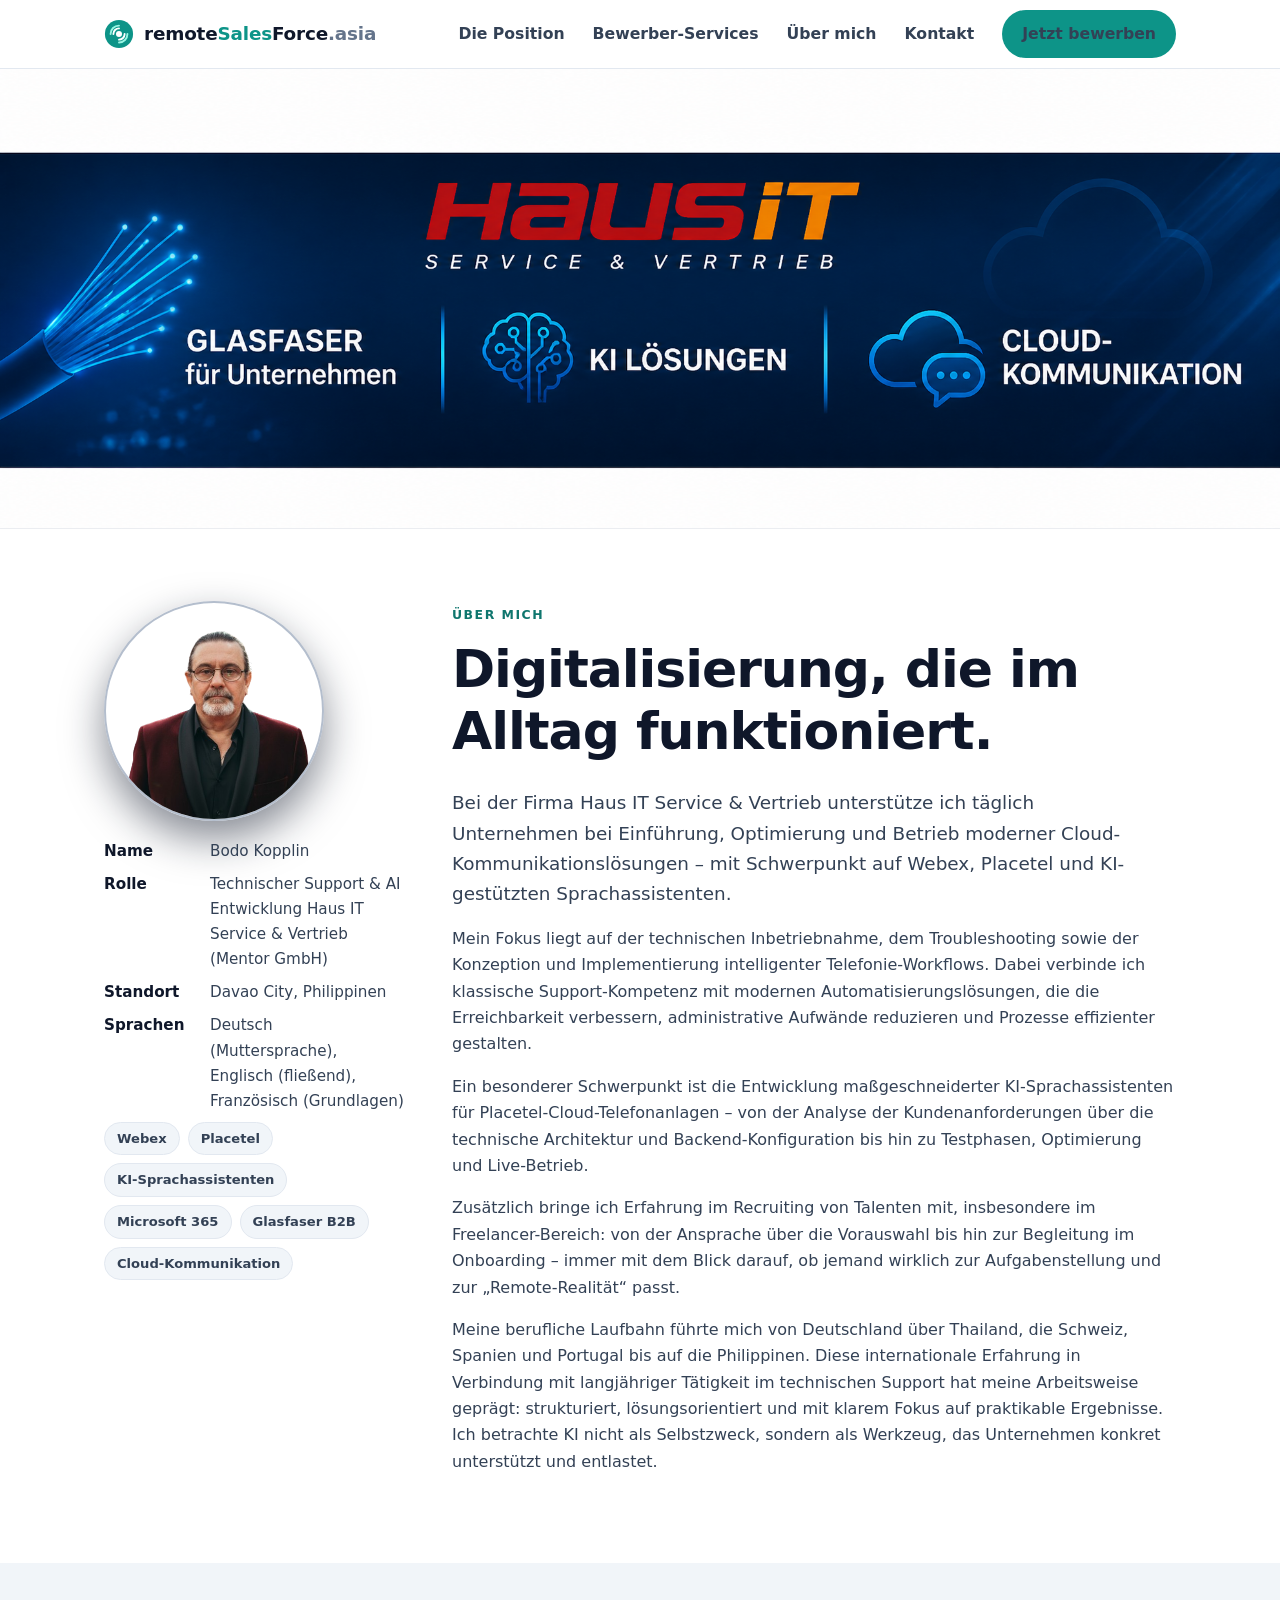
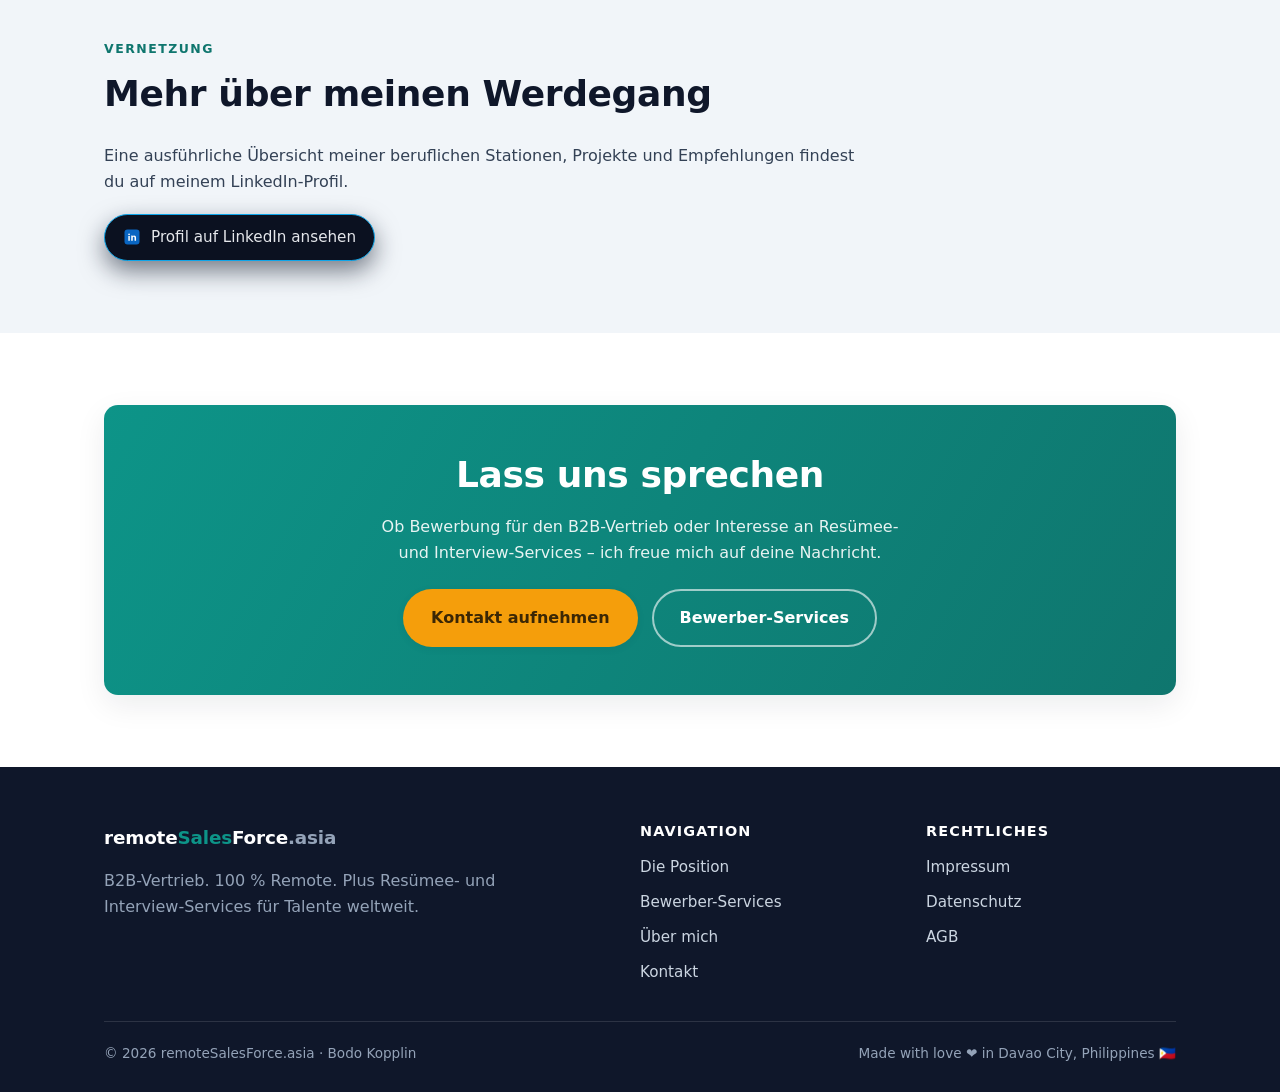
==== commit d9958bf9: "Update footer message with new text and emoji" ====
--- a/about.html
+++ b/about.html
@@ -217,7 +217,7 @@
       </div>
       <div class="footer-bottom">
         <span>© <span data-year>2026</span> remoteSalesForce.asia · Bodo Kopplin</span>
-        <span>Made remotely from Davao City 🇵🇭</span>
+        <span>Made with love ❤️ in Davao City, Philippines 🇵🇭</span>
       </div>
     </div>
   </footer>
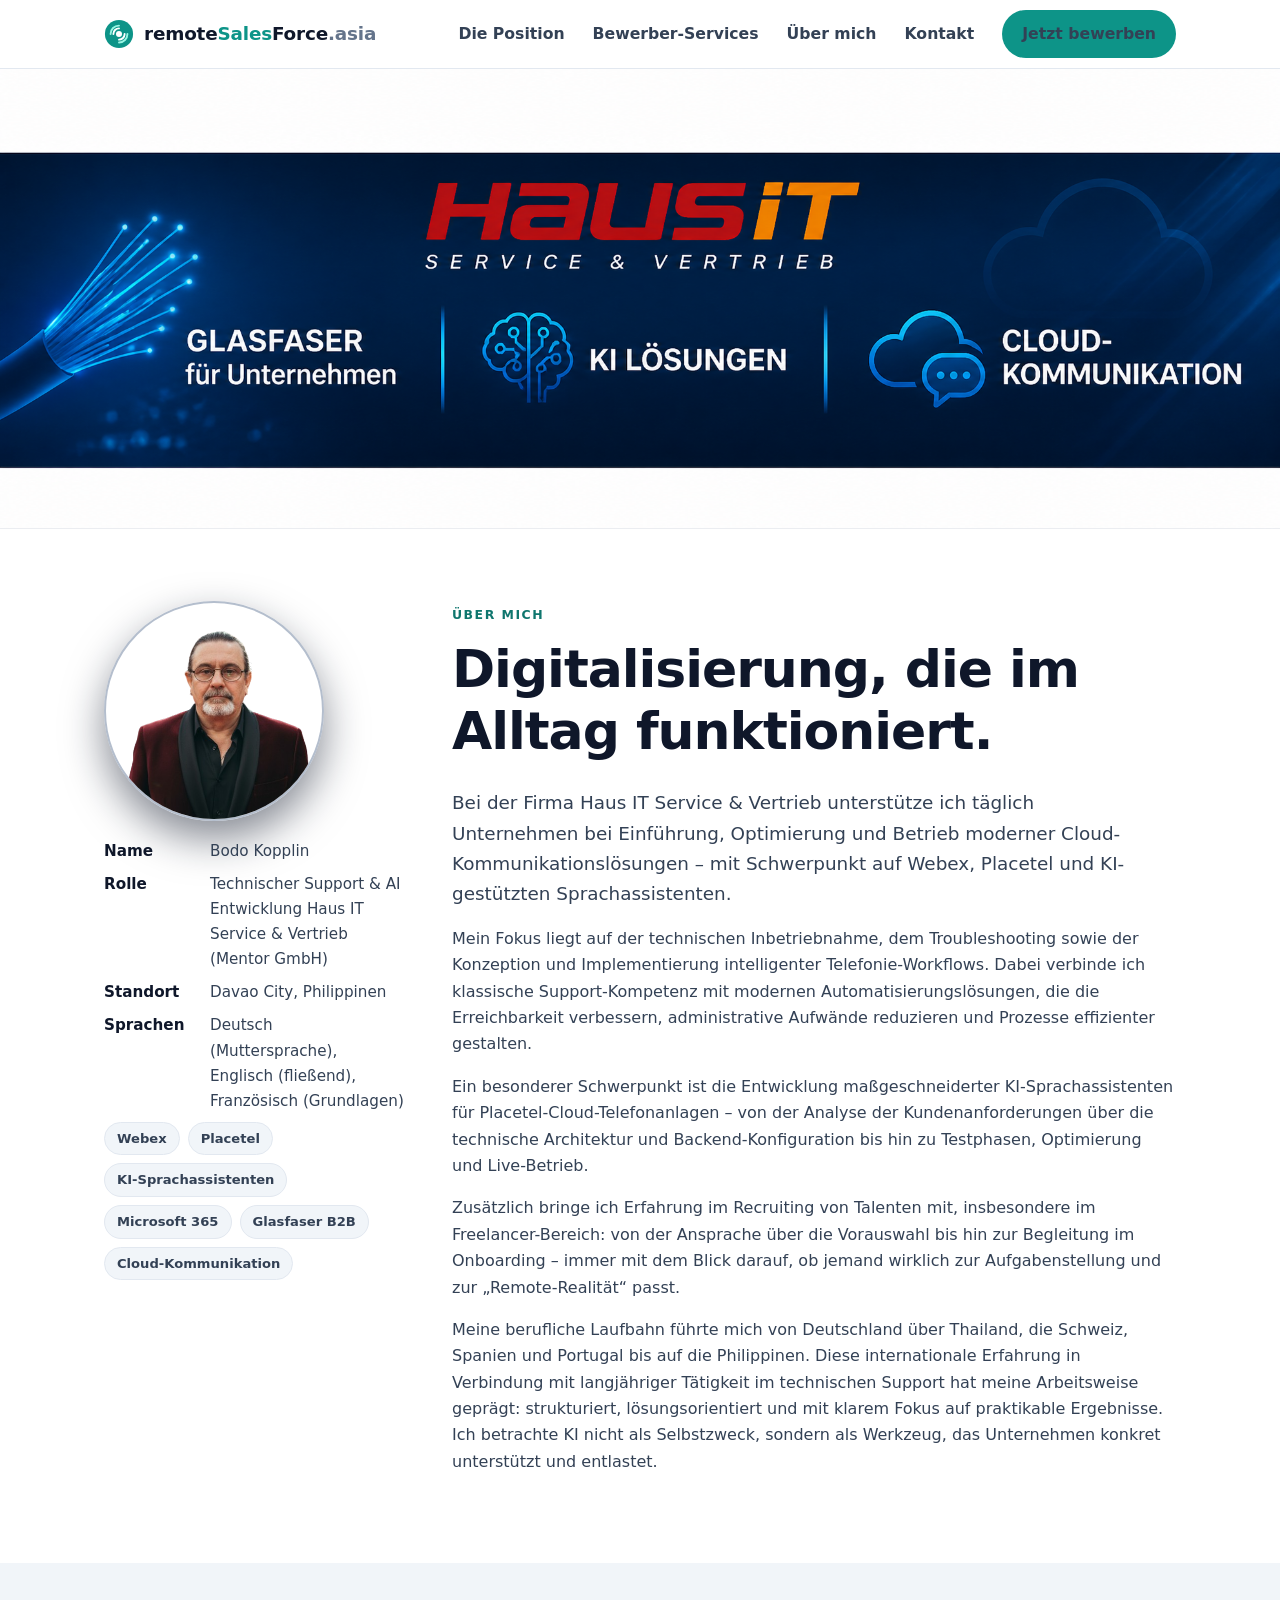
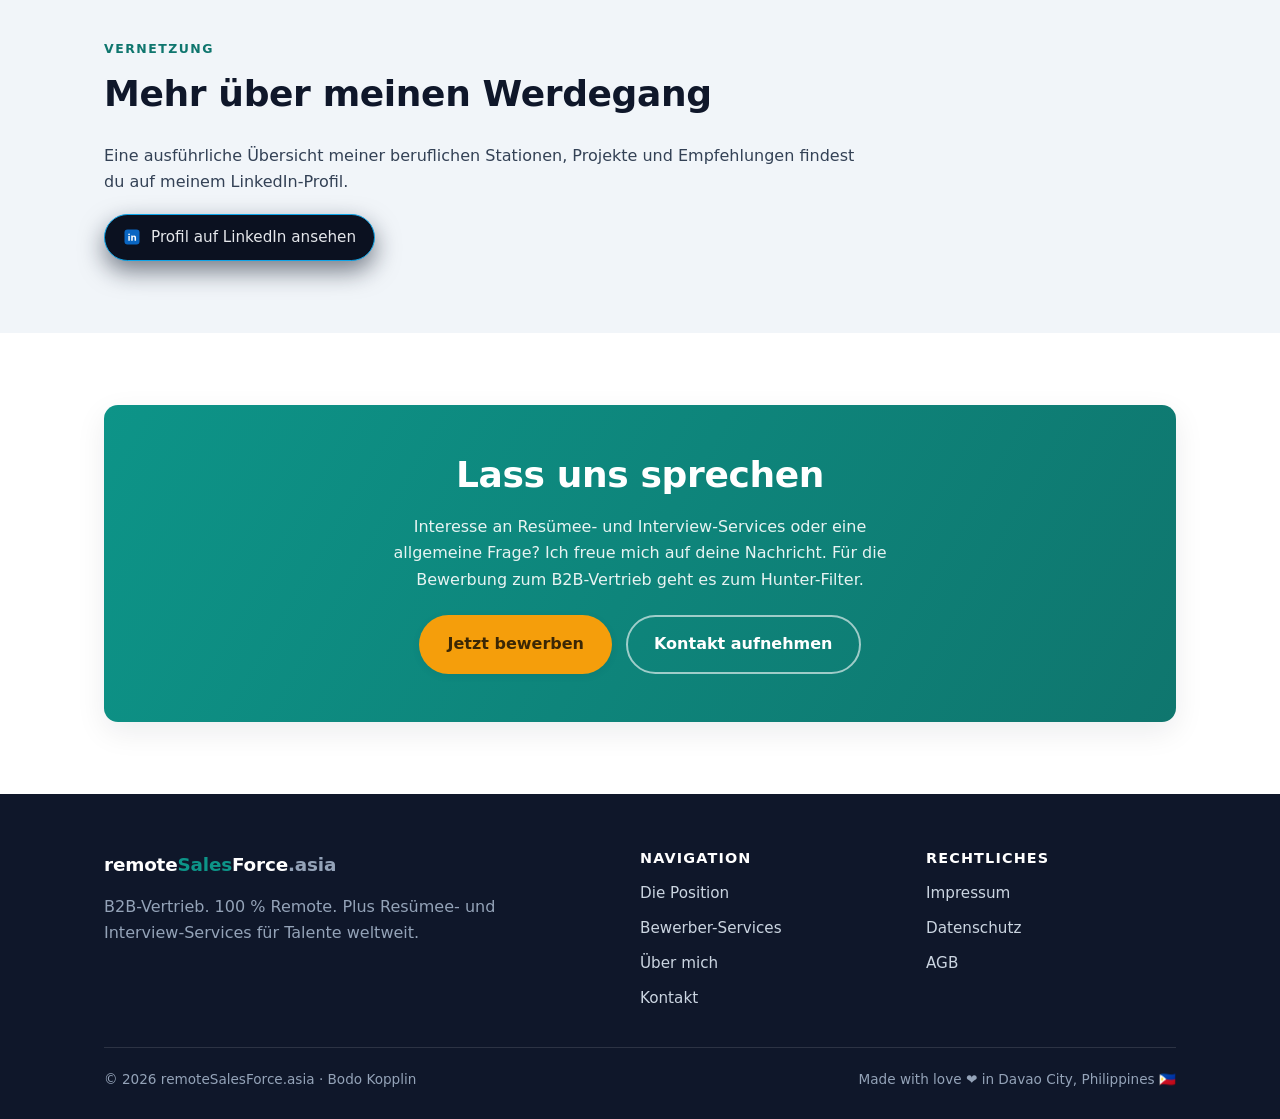
==== commit 1ce85baf: "Change application link and update CTA text Updated the application link and modified the call-to-ac" ====
--- a/about.html
+++ b/about.html
@@ -112,7 +112,7 @@
           <li><a href="index.html#leistungen">Bewerber-Services</a></li>
           <li><a href="about.html">Über mich</a></li>
           <li><a href="kontakt.html">Kontakt</a></li>
-          <li><a href="kontakt.html" class="btn btn--brand nav-cta">Jetzt bewerben</a></li>
+          <li><a href="bewerbung.html" class="btn btn--brand nav-cta">Jetzt bewerben</a></li>
         </ul>
       </nav>
     </div>
@@ -180,10 +180,10 @@
     <div class="container">
       <div class="cta-strip">
         <h2>Lass uns sprechen</h2>
-        <p>Ob Bewerbung für den B2B-Vertrieb oder Interesse an Resümee- und Interview-Services – ich freue mich auf deine Nachricht.</p>
+        <p>Interesse an Resümee- und Interview-Services oder eine allgemeine Frage? Ich freue mich auf deine Nachricht. Für die Bewerbung zum B2B-Vertrieb geht es zum Hunter-Filter.</p>
         <div style="margin-top:22px;display:flex;gap:14px;justify-content:center;flex-wrap:wrap;">
-          <a href="kontakt.html" class="btn btn--primary">Kontakt aufnehmen</a>
-          <a href="index.html#leistungen" class="btn btn--ghost">Bewerber-Services</a>
+          <a href="bewerbung.html" class="btn btn--primary">Jetzt bewerben</a>
+          <a href="kontakt.html" class="btn btn--ghost">Kontakt aufnehmen</a>
         </div>
       </div>
     </div>
